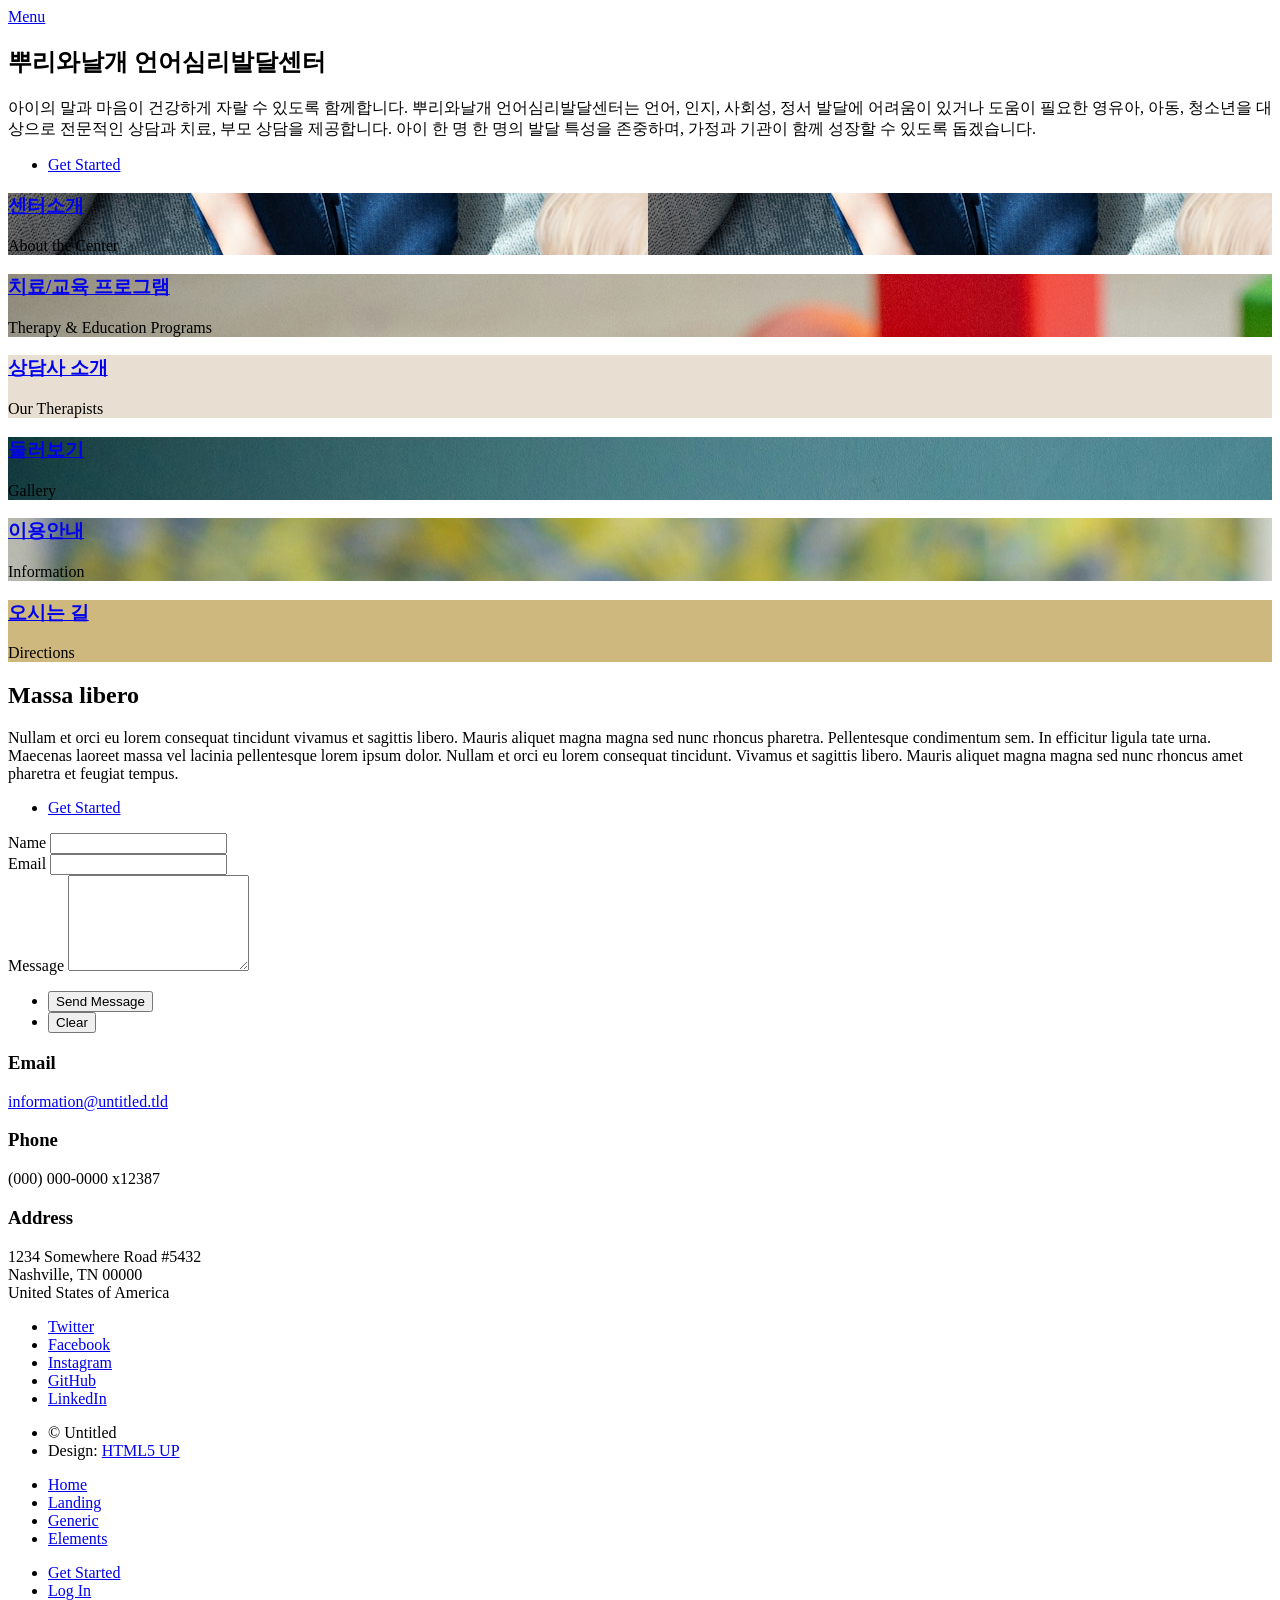
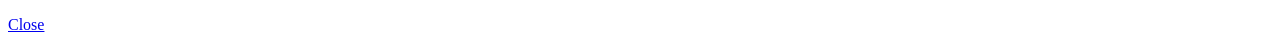
==== index.html @ 02f94bf5 "Update index.html" ====
<!DOCTYPE HTML>
<!--
	Forty by HTML5 UP
	html5up.net | @ajlkn
	Free for personal and commercial use under the CCA 3.0 license (html5up.net/license)
-->
<html>

<head>
	<title>뿌리와날개 언어심리발달센터</title>
	<meta charset="utf-8" />
	<meta name="viewport" content="width=device-width, initial-scale=1, user-scalable=no" />
	<link rel="stylesheet" href="assets/css/main.css" />
	<noscript>
		<link rel="stylesheet" href="assets/css/noscript.css" />
	</noscript>
</head>

<body class="is-preload">

	<!-- Wrapper -->
	<div id="wrapper">

		<!-- Header -->
		<header id="header" class="alt">
			<!--<a href="index.html" class="logo"><strong>Forty</strong> <span>by HTML5 UP</span></a>-->
			<nav>
				<a href="#menu">Menu</a>
			</nav>
		</header>

		<!-- Menu -->
		<nav id="menu">
			<ul class="links">
				<li><a href="index.html">Home</a></li>
				<li><a href="landing.html">Landing</a></li>
				<li><a href="generic.html">Generic</a></li>
				<li><a href="elements.html">Elements</a></li>
			</ul>
			<ul class="actions stacked">
				<li><a href="#" class="button primary fit">Get Started</a></li>
				<li><a href="#" class="button fit">Log In</a></li>
			</ul>
		</nav>

		<!-- Banner -->
		<section id="banner" class="major">
			<div class="inner">
				<header class="major">
					<h1>뿌리와날개 언어심리발달센터</h1>
				</header>
				<div class="content">
					<p>아이의 말과 마음이 건강하게 자랄 수 있도록 함께합니다. 뿌리와날개 언어심리발달센터는 언어, 인지, 사회성, 정서 발달에 어려움이 있거나 도움이 필요한 영유아, 아동, 청소년을 대상으로 전문적인 상담과 치료, 부모 상담을 제공합니다. 아이 한 명 한 명의 발달 특성을 존중하며, 가정과 기관이 함께 성장할 수 있도록 돕겠습니다.</p>
					<ul class="actions">
						<li><a href="#one" class="button next scrolly">Get Started</a></li>
					</ul>
				</div>
			</div>
		</section>

		<!-- Main -->
		<div id="main">

			<!-- One -->
			<section id="one" class="tiles">
				<article>
					<span class="image">
						<img src="images/img01.jpg" alt="" />
					</span>
					<header class="major">
						<h3><a href="landing.html" class="link">센터소개</a></h3>
						<p>About the Center</p>
					</header>
				</article>
				<article>
					<span class="image">
						<img src="images/img03.jpg" alt="" />
					</span>
					<header class="major">
						<h3><a href="landing.html" class="link">치료/교육 프로그램</a></h3>
						<p>Therapy & Education Programs</p>
					</header>
				</article>
				<article>
					<span class="image">
						<img src="images/img05.jpg" alt="" />
					</span>
					<header class="major">
						<h3><a href="landing.html" class="link">상담사 소개</a></h3>
						<p>Our Therapists</p>
					</header>
				</article>
				<article>
					<span class="image">
						<img src="images/img09.jpg" alt="" />
					</span>
					<header class="major">
						<h3><a href="landing.html" class="link">둘러보기</a></h3>
						<p>Gallery</p>
					</header>
				</article>
				<article>
					<span class="image">
						<img src="images/img02.jpg" alt="" />
					</span>
					<header class="major">
						<h3><a href="landing.html" class="link">이용안내</a></h3>
						<p>Information</p>
					</header>
				</article>
				<article>
					<span class="image">
						<img src="images/img10.jpg" alt="" />
					</span>
					<header class="major">
						<h3><a href="landing.html" class="link">오시는 길</a></h3>
						<p>Directions</p>
					</header>
				</article>
			</section>

			<!-- Two -->
			<section id="two">
				<div class="inner">
					<header class="major">
						<h2>Massa libero</h2>
					</header>
					<p>Nullam et orci eu lorem consequat tincidunt vivamus et sagittis libero. Mauris aliquet magna
						magna sed nunc rhoncus pharetra. Pellentesque condimentum sem. In efficitur ligula tate urna.
						Maecenas laoreet massa vel lacinia pellentesque lorem ipsum dolor. Nullam et orci eu lorem
						consequat tincidunt. Vivamus et sagittis libero. Mauris aliquet magna magna sed nunc rhoncus
						amet pharetra et feugiat tempus.</p>
					<ul class="actions">
						<li><a href="landing.html" class="button next">Get Started</a></li>
					</ul>
				</div>
			</section>

		</div>

		<!-- Contact -->
		<section id="contact">
			<div class="inner">
				<section>
					<form method="post" action="#">
						<div class="fields">
							<div class="field half">
								<label for="name">Name</label>
								<input type="text" name="name" id="name" />
							</div>
							<div class="field half">
								<label for="email">Email</label>
								<input type="text" name="email" id="email" />
							</div>
							<div class="field">
								<label for="message">Message</label>
								<textarea name="message" id="message" rows="6"></textarea>
							</div>
						</div>
						<ul class="actions">
							<li><input type="submit" value="Send Message" class="primary" /></li>
							<li><input type="reset" value="Clear" /></li>
						</ul>
					</form>
				</section>
				<section class="split">
					<section>
						<div class="contact-method">
							<span class="icon solid alt fa-envelope"></span>
							<h3>Email</h3>
							<a href="#">information@untitled.tld</a>
						</div>
					</section>
					<section>
						<div class="contact-method">
							<span class="icon solid alt fa-phone"></span>
							<h3>Phone</h3>
							<span>(000) 000-0000 x12387</span>
						</div>
					</section>
					<section>
						<div class="contact-method">
							<span class="icon solid alt fa-home"></span>
							<h3>Address</h3>
							<span>1234 Somewhere Road #5432<br />
								Nashville, TN 00000<br />
								United States of America</span>
						</div>
					</section>
				</section>
			</div>
		</section>

		<!-- Footer -->
		<footer id="footer">
			<div class="inner">
				<ul class="icons">
					<li><a href="#" class="icon brands alt fa-twitter"><span class="label">Twitter</span></a></li>
					<li><a href="#" class="icon brands alt fa-facebook-f"><span class="label">Facebook</span></a></li>
					<li><a href="#" class="icon brands alt fa-instagram"><span class="label">Instagram</span></a></li>
					<li><a href="#" class="icon brands alt fa-github"><span class="label">GitHub</span></a></li>
					<li><a href="#" class="icon brands alt fa-linkedin-in"><span class="label">LinkedIn</span></a></li>
				</ul>
				<ul class="copyright">
					<li>&copy; Untitled</li>
					<li>Design: <a href="https://html5up.net">HTML5 UP</a></li>
				</ul>
			</div>
		</footer>

	</div>

	<!-- Scripts -->
	<script src="assets/js/jquery.min.js"></script>
	<script src="assets/js/jquery.scrolly.min.js"></script>
	<script src="assets/js/jquery.scrollex.min.js"></script>
	<script src="assets/js/browser.min.js"></script>
	<script src="assets/js/breakpoints.min.js"></script>
	<script src="assets/js/util.js"></script>
	<script src="assets/js/main.js"></script>

</body>

</html>
---- assets/css/main.css ----
@import url(fontawesome-all.min.css);
@import url("https://fonts.googleapis.com/css?family=Source+Sans+Pro:300,300italic,600,600italic");

/*
	Forty by HTML5 UP
	html5up.net | @ajlkn
	Free for personal and commercial use under the CCA 3.0 license (html5up.net/license)
*/

html, body, div, span, applet, object,
iframe, h1, h2, h3, h4, h5, h6, p, blockquote,
pre, a, abbr, acronym, address, big, cite,
code, del, dfn, em, img, ins, kbd, q, s, samp,
small, strike, strong, sub, sup, tt, var, b,
u, i, center, dl, dt, dd, ol, ul, li, fieldset,
form, label, legend, table, caption, tbody,
tfoot, thead, tr, th, td, article, aside,
canvas, details, embed, figure, figcaption,
footer, header, hgroup, menu, nav, output, ruby,
section, summary, time, mark, audio, video {
	margin: 0;
	padding: 0;
	border: 0;
	font-size: 100%;
	font: inherit;
	vertical-align: baseline;}

article, aside, details, figcaption, figure,
footer, header, hgroup, menu, nav, section {
	display: block;}

body {
	line-height: 1;
}

ol, ul {
	list-style: none;
}

blockquote, q {
	quotes: none;
}

	blockquote:before, blockquote:after, q:before, q:after {
		content: '';
		content: none;
	}

table {
	border-collapse: collapse;
	border-spacing: 0;
}

body {
	-webkit-text-size-adjust: none;
}

mark {
	background-color: transparent;
	color: inherit;
}

input::-moz-focus-inner {
	border: 0;
	padding: 0;
}

input, select, textarea {
	-moz-appearance: none;
	-webkit-appearance: none;
	-ms-appearance: none;
	appearance: none;
}

/* Basic */

	@-ms-viewport {
		width: device-width;
	}

	body {
		-ms-overflow-style: scrollbar;
	}

	@media screen and (max-width: 480px) {

		html, body {
			min-width: 320px;
		}

	}

	html {
		box-sizing: border-box;
	}

	*, *:before, *:after {
		box-sizing: inherit;
	}

	body {
		background: #242943;
	}

		body.is-preload *, body.is-preload *:before, body.is-preload *:after {
			-moz-animation: none !important;
			-webkit-animation: none !important;
			-ms-animation: none !important;
			animation: none !important;
			-moz-transition: none !important;
			-webkit-transition: none !important;
			-ms-transition: none !important;
			transition: none !important;
		}

/* Type */

	body, input, select, textarea {
		color: #ffffff;
		font-family: "Source Sans Pro", Helvetica, sans-serif;
		font-size: 17pt;
		font-weight: 300;
		letter-spacing: 0.025em;
		line-height: 1.65;
	}

		@media screen and (max-width: 1680px) {

			body, input, select, textarea {
				font-size: 14pt;
			}

		}

		@media screen and (max-width: 1280px) {

			body, input, select, textarea {
				font-size: 12pt;
			}

		}

		@media screen and (max-width: 360px) {

			body, input, select, textarea {
				font-size: 11pt;
			}

		}

	a {
		-moz-transition: color 0.2s ease-in-out, border-bottom-color 0.2s ease-in-out;
		-webkit-transition: color 0.2s ease-in-out, border-bottom-color 0.2s ease-in-out;
		-ms-transition: color 0.2s ease-in-out, border-bottom-color 0.2s ease-in-out;
		transition: color 0.2s ease-in-out, border-bottom-color 0.2s ease-in-out;
		border-bottom: dotted 1px;
		color: inherit;
		text-decoration: none;
	}

		a:hover {
			border-bottom-color: transparent;
			color: #9bf1ff !important;
		}

		a:active {
			color: #53e3fb !important;
		}

	strong, b {
		color: #ffffff;
		font-weight: 600;
	}

	em, i {
		font-style: italic;
	}

	p {
		margin: 0 0 2em 0;
	}

	h1, h2, h3, h4, h5, h6 {
		color: #ffffff;
		font-weight: 600;
		line-height: 1.65;
		margin: 0 0 1em 0;
	}

		h1 a, h2 a, h3 a, h4 a, h5 a, h6 a {
			color: inherit;
			border-bottom: 0;
		}

	h1 {
		font-size: 2.5em;
	}

	h2 {
		font-size: 1.75em;
	}

	h3 {
		font-size: 1.35em;
	}

	h4 {
		font-size: 1.1em;
	}

	h5 {
		font-size: 0.9em;
	}

	h6 {
		font-size: 0.7em;
	}

	@media screen and (max-width: 736px) {

		h1 {
			font-size: 2em;
		}

		h2 {
			font-size: 1.5em;
		}

		h3 {
			font-size: 1.25em;
		}

	}

	sub {
		font-size: 0.8em;
		position: relative;
		top: 0.5em;
	}

	sup {
		font-size: 0.8em;
		position: relative;
		top: -0.5em;
	}

	blockquote {
		border-left: solid 4px rgba(212, 212, 255, 0.1);
		font-style: italic;
		margin: 0 0 2em 0;
		padding: 0.5em 0 0.5em 2em;
	}

	code {
		background: rgba(212, 212, 255, 0.035);
		font-family: "Courier New", monospace;
		font-size: 0.9em;
		margin: 0 0.25em;
		padding: 0.25em 0.65em;
	}

	pre {
		-webkit-overflow-scrolling: touch;
		font-family: "Courier New", monospace;
		font-size: 0.9em;
		margin: 0 0 2em 0;
	}

		pre code {
			display: block;
			line-height: 1.75;
			padding: 1em 1.5em;
			overflow-x: auto;
		}

	hr {
		border: 0;
		border-bottom: solid 1px rgba(212, 212, 255, 0.1);
		margin: 2em 0;
	}

		hr.major {
			margin: 3em 0;
		}

	.align-left {
		text-align: left;
	}

	.align-center {
		text-align: center;
	}

	.align-right {
		text-align: right;
	}

/* Row */

	.row {
		display: flex;
		flex-wrap: wrap;
		box-sizing: border-box;
		align-items: stretch;
	}

		.row > * {
			box-sizing: border-box;
		}

		.row.gtr-uniform > * > :last-child {
			margin-bottom: 0;
		}

		.row.aln-left {
			justify-content: flex-start;
		}

		.row.aln-center {
			justify-content: center;
		}

		.row.aln-right {
			justify-content: flex-end;
		}

		.row.aln-top {
			align-items: flex-start;
		}

		.row.aln-middle {
			align-items: center;
		}

		.row.aln-bottom {
			align-items: flex-end;
		}

		.row > .imp {
			order: -1;
		}

		.row > .col-1 {
			width: 8.33333%;
		}

		.row > .off-1 {
			margin-left: 8.33333%;
		}

		.row > .col-2 {
			width: 16.66667%;
		}

		.row > .off-2 {
			margin-left: 16.66667%;
		}

		.row > .col-3 {
			width: 25%;
		}

		.row > .off-3 {
			margin-left: 25%;
		}

		.row > .col-4 {
			width: 33.33333%;
		}

		.row > .off-4 {
			margin-left: 33.33333%;
		}

		.row > .col-5 {
			width: 41.66667%;
		}

		.row > .off-5 {
			margin-left: 41.66667%;
		}

		.row > .col-6 {
			width: 50%;
		}

		.row > .off-6 {
			margin-left: 50%;
		}

		.row > .col-7 {
			width: 58.33333%;
		}

		.row > .off-7 {
			margin-left: 58.33333%;
		}

		.row > .col-8 {
			width: 66.66667%;
		}

		.row > .off-8 {
			margin-left: 66.66667%;
		}

		.row > .col-9 {
			width: 75%;
		}

		.row > .off-9 {
			margin-left: 75%;
		}

		.row > .col-10 {
			width: 83.33333%;
		}

		.row > .off-10 {
			margin-left: 83.33333%;
		}

		.row > .col-11 {
			width: 91.66667%;
		}

		.row > .off-11 {
			margin-left: 91.66667%;
		}

		.row > .col-12 {
			width: 100%;
		}

		.row > .off-12 {
			margin-left: 100%;
		}

		.row.gtr-0 {
			margin-top: 0;
			margin-left: 0em;
		}

			.row.gtr-0 > * {
				padding: 0 0 0 0em;
			}

			.row.gtr-0.gtr-uniform {
				margin-top: 0em;
			}

				.row.gtr-0.gtr-uniform > * {
					padding-top: 0em;
				}

		.row.gtr-25 {
			margin-top: 0;
			margin-left: -0.5em;
		}

			.row.gtr-25 > * {
				padding: 0 0 0 0.5em;
			}

			.row.gtr-25.gtr-uniform {
				margin-top: -0.5em;
			}

				.row.gtr-25.gtr-uniform > * {
					padding-top: 0.5em;
				}

		.row.gtr-50 {
			margin-top: 0;
			margin-left: -1em;
		}

			.row.gtr-50 > * {
				padding: 0 0 0 1em;
			}

			.row.gtr-50.gtr-uniform {
				margin-top: -1em;
			}

				.row.gtr-50.gtr-uniform > * {
					padding-top: 1em;
				}

		.row {
			margin-top: 0;
			margin-left: -2em;
		}

			.row > * {
				padding: 0 0 0 2em;
			}

			.row.gtr-uniform {
				margin-top: -2em;
			}

				.row.gtr-uniform > * {
					padding-top: 2em;
				}

		.row.gtr-150 {
			margin-top: 0;
			margin-left: -3em;
		}

			.row.gtr-150 > * {
				padding: 0 0 0 3em;
			}

			.row.gtr-150.gtr-uniform {
				margin-top: -3em;
			}

				.row.gtr-150.gtr-uniform > * {
					padding-top: 3em;
				}

		.row.gtr-200 {
			margin-top: 0;
			margin-left: -4em;
		}

			.row.gtr-200 > * {
				padding: 0 0 0 4em;
			}

			.row.gtr-200.gtr-uniform {
				margin-top: -4em;
			}

				.row.gtr-200.gtr-uniform > * {
					padding-top: 4em;
				}

		@media screen and (max-width: 1680px) {

			.row {
				display: flex;
				flex-wrap: wrap;
				box-sizing: border-box;
				align-items: stretch;
			}

				.row > * {
					box-sizing: border-box;
				}

				.row.gtr-uniform > * > :last-child {
					margin-bottom: 0;
				}

				.row.aln-left {
					justify-content: flex-start;
				}

				.row.aln-center {
					justify-content: center;
				}

				.row.aln-right {
					justify-content: flex-end;
				}

				.row.aln-top {
					align-items: flex-start;
				}

				.row.aln-middle {
					align-items: center;
				}

				.row.aln-bottom {
					align-items: flex-end;
				}

				.row > .imp-xlarge {
					order: -1;
				}

				.row > .col-1-xlarge {
					width: 8.33333%;
				}

				.row > .off-1-xlarge {
					margin-left: 8.33333%;
				}

				.row > .col-2-xlarge {
					width: 16.66667%;
				}

				.row > .off-2-xlarge {
					margin-left: 16.66667%;
				}

				.row > .col-3-xlarge {
					width: 25%;
				}

				.row > .off-3-xlarge {
					margin-left: 25%;
				}

				.row > .col-4-xlarge {
					width: 33.33333%;
				}

				.row > .off-4-xlarge {
					margin-left: 33.33333%;
				}

				.row > .col-5-xlarge {
					width: 41.66667%;
				}

				.row > .off-5-xlarge {
					margin-left: 41.66667%;
				}

				.row > .col-6-xlarge {
					width: 50%;
				}

				.row > .off-6-xlarge {
					margin-left: 50%;
				}

				.row > .col-7-xlarge {
					width: 58.33333%;
				}

				.row > .off-7-xlarge {
					margin-left: 58.33333%;
				}

				.row > .col-8-xlarge {
					width: 66.66667%;
				}

				.row > .off-8-xlarge {
					margin-left: 66.66667%;
				}

				.row > .col-9-xlarge {
					width: 75%;
				}

				.row > .off-9-xlarge {
					margin-left: 75%;
				}

				.row > .col-10-xlarge {
					width: 83.33333%;
				}

				.row > .off-10-xlarge {
					margin-left: 83.33333%;
				}

				.row > .col-11-xlarge {
					width: 91.66667%;
				}

				.row > .off-11-xlarge {
					margin-left: 91.66667%;
				}

				.row > .col-12-xlarge {
					width: 100%;
				}

				.row > .off-12-xlarge {
					margin-left: 100%;
				}

				.row.gtr-0 {
					margin-top: 0;
					margin-left: 0em;
				}

					.row.gtr-0 > * {
						padding: 0 0 0 0em;
					}

					.row.gtr-0.gtr-uniform {
						margin-top: 0em;
					}

						.row.gtr-0.gtr-uniform > * {
							padding-top: 0em;
						}

				.row.gtr-25 {
					margin-top: 0;
					margin-left: -0.5em;
				}

					.row.gtr-25 > * {
						padding: 0 0 0 0.5em;
					}

					.row.gtr-25.gtr-uniform {
						margin-top: -0.5em;
					}

						.row.gtr-25.gtr-uniform > * {
							padding-top: 0.5em;
						}

				.row.gtr-50 {
					margin-top: 0;
					margin-left: -1em;
				}

					.row.gtr-50 > * {
						padding: 0 0 0 1em;
					}

					.row.gtr-50.gtr-uniform {
						margin-top: -1em;
					}

						.row.gtr-50.gtr-uniform > * {
							padding-top: 1em;
						}

				.row {
					margin-top: 0;
					margin-left: -2em;
				}

					.row > * {
						padding: 0 0 0 2em;
					}

					.row.gtr-uniform {
						margin-top: -2em;
					}

						.row.gtr-uniform > * {
							padding-top: 2em;
						}

				.row.gtr-150 {
					margin-top: 0;
					margin-left: -3em;
				}

					.row.gtr-150 > * {
						padding: 0 0 0 3em;
					}

					.row.gtr-150.gtr-uniform {
						margin-top: -3em;
					}

						.row.gtr-150.gtr-uniform > * {
							padding-top: 3em;
						}

				.row.gtr-200 {
					margin-top: 0;
					margin-left: -4em;
				}

					.row.gtr-200 > * {
						padding: 0 0 0 4em;
					}

					.row.gtr-200.gtr-uniform {
						margin-top: -4em;
					}

						.row.gtr-200.gtr-uniform > * {
							padding-top: 4em;
						}

		}

		@media screen and (max-width: 1280px) {

			.row {
				display: flex;
				flex-wrap: wrap;
				box-sizing: border-box;
				align-items: stretch;
			}

				.row > * {
					box-sizing: border-box;
				}

				.row.gtr-uniform > * > :last-child {
					margin-bottom: 0;
				}

				.row.aln-left {
					justify-content: flex-start;
				}

				.row.aln-center {
					justify-content: center;
				}

				.row.aln-right {
					justify-content: flex-end;
				}

				.row.aln-top {
					align-items: flex-start;
				}

				.row.aln-middle {
					align-items: center;
				}

				.row.aln-bottom {
					align-items: flex-end;
				}

				.row > .imp-large {
					order: -1;
				}

				.row > .col-1-large {
					width: 8.33333%;
				}

				.row > .off-1-large {
					margin-left: 8.33333%;
				}

				.row > .col-2-large {
					width: 16.66667%;
				}

				.row > .off-2-large {
					margin-left: 16.66667%;
				}

				.row > .col-3-large {
					width: 25%;
				}

				.row > .off-3-large {
					margin-left: 25%;
				}

				.row > .col-4-large {
					width: 33.33333%;
				}

				.row > .off-4-large {
					margin-left: 33.33333%;
				}

				.row > .col-5-large {
					width: 41.66667%;
				}

				.row > .off-5-large {
					margin-left: 41.66667%;
				}

				.row > .col-6-large {
					width: 50%;
				}

				.row > .off-6-large {
					margin-left: 50%;
				}

				.row > .col-7-large {
					width: 58.33333%;
				}

				.row > .off-7-large {
					margin-left: 58.33333%;
				}

				.row > .col-8-large {
					width: 66.66667%;
				}

				.row > .off-8-large {
					margin-left: 66.66667%;
				}

				.row > .col-9-large {
					width: 75%;
				}

				.row > .off-9-large {
					margin-left: 75%;
				}

				.row > .col-10-large {
					width: 83.33333%;
				}

				.row > .off-10-large {
					margin-left: 83.33333%;
				}

				.row > .col-11-large {
					width: 91.66667%;
				}

				.row > .off-11-large {
					margin-left: 91.66667%;
				}

				.row > .col-12-large {
					width: 100%;
				}

				.row > .off-12-large {
					margin-left: 100%;
				}

				.row.gtr-0 {
					margin-top: 0;
					margin-left: 0em;
				}

					.row.gtr-0 > * {
						padding: 0 0 0 0em;
					}

					.row.gtr-0.gtr-uniform {
						margin-top: 0em;
					}

						.row.gtr-0.gtr-uniform > * {
							padding-top: 0em;
						}

				.row.gtr-25 {
					margin-top: 0;
					margin-left: -0.375em;
				}

					.row.gtr-25 > * {
						padding: 0 0 0 0.375em;
					}

					.row.gtr-25.gtr-uniform {
						margin-top: -0.375em;
					}

						.row.gtr-25.gtr-uniform > * {
							padding-top: 0.375em;
						}

				.row.gtr-50 {
					margin-top: 0;
					margin-left: -0.75em;
				}

					.row.gtr-50 > * {
						padding: 0 0 0 0.75em;
					}

					.row.gtr-50.gtr-uniform {
						margin-top: -0.75em;
					}

						.row.gtr-50.gtr-uniform > * {
							padding-top: 0.75em;
						}

				.row {
					margin-top: 0;
					margin-left: -1.5em;
				}

					.row > * {
						padding: 0 0 0 1.5em;
					}

					.row.gtr-uniform {
						margin-top: -1.5em;
					}

						.row.gtr-uniform > * {
							padding-top: 1.5em;
						}

				.row.gtr-150 {
					margin-top: 0;
					margin-left: -2.25em;
				}

					.row.gtr-150 > * {
						padding: 0 0 0 2.25em;
					}

					.row.gtr-150.gtr-uniform {
						margin-top: -2.25em;
					}

						.row.gtr-150.gtr-uniform > * {
							padding-top: 2.25em;
						}

				.row.gtr-200 {
					margin-top: 0;
					margin-left: -3em;
				}

					.row.gtr-200 > * {
						padding: 0 0 0 3em;
					}

					.row.gtr-200.gtr-uniform {
						margin-top: -3em;
					}

						.row.gtr-200.gtr-uniform > * {
							padding-top: 3em;
						}

		}

		@media screen and (max-width: 980px) {

			.row {
				display: flex;
				flex-wrap: wrap;
				box-sizing: border-box;
				align-items: stretch;
			}

				.row > * {
					box-sizing: border-box;
				}

				.row.gtr-uniform > * > :last-child {
					margin-bottom: 0;
				}

				.row.aln-left {
					justify-content: flex-start;
				}

				.row.aln-center {
					justify-content: center;
				}

				.row.aln-right {
					justify-content: flex-end;
				}

				.row.aln-top {
					align-items: flex-start;
				}

				.row.aln-middle {
					align-items: center;
				}

				.row.aln-bottom {
					align-items: flex-end;
				}

				.row > .imp-medium {
					order: -1;
				}

				.row > .col-1-medium {
					width: 8.33333%;
				}

				.row > .off-1-medium {
					margin-left: 8.33333%;
				}

				.row > .col-2-medium {
					width: 16.66667%;
				}

				.row > .off-2-medium {
					margin-left: 16.66667%;
				}

				.row > .col-3-medium {
					width: 25%;
				}

				.row > .off-3-medium {
					margin-left: 25%;
				}

				.row > .col-4-medium {
					width: 33.33333%;
				}

				.row > .off-4-medium {
					margin-left: 33.33333%;
				}

				.row > .col-5-medium {
					width: 41.66667%;
				}

				.row > .off-5-medium {
					margin-left: 41.66667%;
				}

				.row > .col-6-medium {
					width: 50%;
				}

				.row > .off-6-medium {
					margin-left: 50%;
				}

				.row > .col-7-medium {
					width: 58.33333%;
				}

				.row > .off-7-medium {
					margin-left: 58.33333%;
				}

				.row > .col-8-medium {
					width: 66.66667%;
				}

				.row > .off-8-medium {
					margin-left: 66.66667%;
				}

				.row > .col-9-medium {
					width: 75%;
				}

				.row > .off-9-medium {
					margin-left: 75%;
				}

				.row > .col-10-medium {
					width: 83.33333%;
				}

				.row > .off-10-medium {
					margin-left: 83.33333%;
				}

				.row > .col-11-medium {
					width: 91.66667%;
				}

				.row > .off-11-medium {
					margin-left: 91.66667%;
				}

				.row > .col-12-medium {
					width: 100%;
				}

				.row > .off-12-medium {
					margin-left: 100%;
				}

				.row.gtr-0 {
					margin-top: 0;
					margin-left: 0em;
				}

					.row.gtr-0 > * {
						padding: 0 0 0 0em;
					}

					.row.gtr-0.gtr-uniform {
						margin-top: 0em;
					}

						.row.gtr-0.gtr-uniform > * {
							padding-top: 0em;
						}

				.row.gtr-25 {
					margin-top: 0;
					margin-left: -0.375em;
				}

					.row.gtr-25 > * {
						padding: 0 0 0 0.375em;
					}

					.row.gtr-25.gtr-uniform {
						margin-top: -0.375em;
					}

						.row.gtr-25.gtr-uniform > * {
							padding-top: 0.375em;
						}

				.row.gtr-50 {
					margin-top: 0;
					margin-left: -0.75em;
				}

					.row.gtr-50 > * {
						padding: 0 0 0 0.75em;
					}

					.row.gtr-50.gtr-uniform {
						margin-top: -0.75em;
					}

						.row.gtr-50.gtr-uniform > * {
							padding-top: 0.75em;
						}

				.row {
					margin-top: 0;
					margin-left: -1.5em;
				}

					.row > * {
						padding: 0 0 0 1.5em;
					}

					.row.gtr-uniform {
						margin-top: -1.5em;
					}

						.row.gtr-uniform > * {
							padding-top: 1.5em;
						}

				.row.gtr-150 {
					margin-top: 0;
					margin-left: -2.25em;
				}

					.row.gtr-150 > * {
						padding: 0 0 0 2.25em;
					}

					.row.gtr-150.gtr-uniform {
						margin-top: -2.25em;
					}

						.row.gtr-150.gtr-uniform > * {
							padding-top: 2.25em;
						}

				.row.gtr-200 {
					margin-top: 0;
					margin-left: -3em;
				}

					.row.gtr-200 > * {
						padding: 0 0 0 3em;
					}

					.row.gtr-200.gtr-uniform {
						margin-top: -3em;
					}

						.row.gtr-200.gtr-uniform > * {
							padding-top: 3em;
						}

		}

		@media screen and (max-width: 736px) {

			.row {
				display: flex;
				flex-wrap: wrap;
				box-sizing: border-box;
				align-items: stretch;
			}

				.row > * {
					box-sizing: border-box;
				}

				.row.gtr-uniform > * > :last-child {
					margin-bottom: 0;
				}

				.row.aln-left {
					justify-content: flex-start;
				}

				.row.aln-center {
					justify-content: center;
				}

				.row.aln-right {
					justify-content: flex-end;
				}

				.row.aln-top {
					align-items: flex-start;
				}

				.row.aln-middle {
					align-items: center;
				}

				.row.aln-bottom {
					align-items: flex-end;
				}

				.row > .imp-small {
					order: -1;
				}

				.row > .col-1-small {
					width: 8.33333%;
				}

				.row > .off-1-small {
					margin-left: 8.33333%;
				}

				.row > .col-2-small {
					width: 16.66667%;
				}

				.row > .off-2-small {
					margin-left: 16.66667%;
				}

				.row > .col-3-small {
					width: 25%;
				}

				.row > .off-3-small {
					margin-left: 25%;
				}

				.row > .col-4-small {
					width: 33.33333%;
				}

				.row > .off-4-small {
					margin-left: 33.33333%;
				}

				.row > .col-5-small {
					width: 41.66667%;
				}

				.row > .off-5-small {
					margin-left: 41.66667%;
				}

				.row > .col-6-small {
					width: 50%;
				}

				.row > .off-6-small {
					margin-left: 50%;
				}

				.row > .col-7-small {
					width: 58.33333%;
				}

				.row > .off-7-small {
					margin-left: 58.33333%;
				}

				.row > .col-8-small {
					width: 66.66667%;
				}

				.row > .off-8-small {
					margin-left: 66.66667%;
				}

				.row > .col-9-small {
					width: 75%;
				}

				.row > .off-9-small {
					margin-left: 75%;
				}

				.row > .col-10-small {
					width: 83.33333%;
				}

				.row > .off-10-small {
					margin-left: 83.33333%;
				}

				.row > .col-11-small {
					width: 91.66667%;
				}

				.row > .off-11-small {
					margin-left: 91.66667%;
				}

				.row > .col-12-small {
					width: 100%;
				}

				.row > .off-12-small {
					margin-left: 100%;
				}

				.row.gtr-0 {
					margin-top: 0;
					margin-left: 0em;
				}

					.row.gtr-0 > * {
						padding: 0 0 0 0em;
					}

					.row.gtr-0.gtr-uniform {
						margin-top: 0em;
					}

						.row.gtr-0.gtr-uniform > * {
							padding-top: 0em;
						}

				.row.gtr-25 {
					margin-top: 0;
					margin-left: -0.3125em;
				}

					.row.gtr-25 > * {
						padding: 0 0 0 0.3125em;
					}

					.row.gtr-25.gtr-uniform {
						margin-top: -0.3125em;
					}

						.row.gtr-25.gtr-uniform > * {
							padding-top: 0.3125em;
						}

				.row.gtr-50 {
					margin-top: 0;
					margin-left: -0.625em;
				}

					.row.gtr-50 > * {
						padding: 0 0 0 0.625em;
					}

					.row.gtr-50.gtr-uniform {
						margin-top: -0.625em;
					}

						.row.gtr-50.gtr-uniform > * {
							padding-top: 0.625em;
						}

				.row {
					margin-top: 0;
					margin-left: -1.25em;
				}

					.row > * {
						padding: 0 0 0 1.25em;
					}

					.row.gtr-uniform {
						margin-top: -1.25em;
					}

						.row.gtr-uniform > * {
							padding-top: 1.25em;
						}

				.row.gtr-150 {
					margin-top: 0;
					margin-left: -1.875em;
				}

					.row.gtr-150 > * {
						padding: 0 0 0 1.875em;
					}

					.row.gtr-150.gtr-uniform {
						margin-top: -1.875em;
					}

						.row.gtr-150.gtr-uniform > * {
							padding-top: 1.875em;
						}

				.row.gtr-200 {
					margin-top: 0;
					margin-left: -2.5em;
				}

					.row.gtr-200 > * {
						padding: 0 0 0 2.5em;
					}

					.row.gtr-200.gtr-uniform {
						margin-top: -2.5em;
					}

						.row.gtr-200.gtr-uniform > * {
							padding-top: 2.5em;
						}

		}

		@media screen and (max-width: 480px) {

			.row {
				display: flex;
				flex-wrap: wrap;
				box-sizing: border-box;
				align-items: stretch;
			}

				.row > * {
					box-sizing: border-box;
				}

				.row.gtr-uniform > * > :last-child {
					margin-bottom: 0;
				}

				.row.aln-left {
					justify-content: flex-start;
				}

				.row.aln-center {
					justify-content: center;
				}

				.row.aln-right {
					justify-content: flex-end;
				}

				.row.aln-top {
					align-items: flex-start;
				}

				.row.aln-middle {
					align-items: center;
				}

				.row.aln-bottom {
					align-items: flex-end;
				}

				.row > .imp-xsmall {
					order: -1;
				}

				.row > .col-1-xsmall {
					width: 8.33333%;
				}

				.row > .off-1-xsmall {
					margin-left: 8.33333%;
				}

				.row > .col-2-xsmall {
					width: 16.66667%;
				}

				.row > .off-2-xsmall {
					margin-left: 16.66667%;
				}

				.row > .col-3-xsmall {
					width: 25%;
				}

				.row > .off-3-xsmall {
					margin-left: 25%;
				}

				.row > .col-4-xsmall {
					width: 33.33333%;
				}

				.row > .off-4-xsmall {
					margin-left: 33.33333%;
				}

				.row > .col-5-xsmall {
					width: 41.66667%;
				}

				.row > .off-5-xsmall {
					margin-left: 41.66667%;
				}

				.row > .col-6-xsmall {
					width: 50%;
				}

				.row > .off-6-xsmall {
					margin-left: 50%;
				}

				.row > .col-7-xsmall {
					width: 58.33333%;
				}

				.row > .off-7-xsmall {
					margin-left: 58.33333%;
				}

				.row > .col-8-xsmall {
					width: 66.66667%;
				}

				.row > .off-8-xsmall {
					margin-left: 66.66667%;
				}

				.row > .col-9-xsmall {
					width: 75%;
				}

				.row > .off-9-xsmall {
					margin-left: 75%;
				}

				.row > .col-10-xsmall {
					width: 83.33333%;
				}

				.row > .off-10-xsmall {
					margin-left: 83.33333%;
				}

				.row > .col-11-xsmall {
					width: 91.66667%;
				}

				.row > .off-11-xsmall {
					margin-left: 91.66667%;
				}

				.row > .col-12-xsmall {
					width: 100%;
				}

				.row > .off-12-xsmall {
					margin-left: 100%;
				}

				.row.gtr-0 {
					margin-top: 0;
					margin-left: 0em;
				}

					.row.gtr-0 > * {
						padding: 0 0 0 0em;
					}

					.row.gtr-0.gtr-uniform {
						margin-top: 0em;
					}

						.row.gtr-0.gtr-uniform > * {
							padding-top: 0em;
						}

				.row.gtr-25 {
					margin-top: 0;
					margin-left: -0.3125em;
				}

					.row.gtr-25 > * {
						padding: 0 0 0 0.3125em;
					}

					.row.gtr-25.gtr-uniform {
						margin-top: -0.3125em;
					}

						.row.gtr-25.gtr-uniform > * {
							padding-top: 0.3125em;
						}

				.row.gtr-50 {
					margin-top: 0;
					margin-left: -0.625em;
				}

					.row.gtr-50 > * {
						padding: 0 0 0 0.625em;
					}

					.row.gtr-50.gtr-uniform {
						margin-top: -0.625em;
					}

						.row.gtr-50.gtr-uniform > * {
							padding-top: 0.625em;
						}

				.row {
					margin-top: 0;
					margin-left: -1.25em;
				}

					.row > * {
						padding: 0 0 0 1.25em;
					}

					.row.gtr-uniform {
						margin-top: -1.25em;
					}

						.row.gtr-uniform > * {
							padding-top: 1.25em;
						}

				.row.gtr-150 {
					margin-top: 0;
					margin-left: -1.875em;
				}

					.row.gtr-150 > * {
						padding: 0 0 0 1.875em;
					}

					.row.gtr-150.gtr-uniform {
						margin-top: -1.875em;
					}

						.row.gtr-150.gtr-uniform > * {
							padding-top: 1.875em;
						}

				.row.gtr-200 {
					margin-top: 0;
					margin-left: -2.5em;
				}

					.row.gtr-200 > * {
						padding: 0 0 0 2.5em;
					}

					.row.gtr-200.gtr-uniform {
						margin-top: -2.5em;
					}

						.row.gtr-200.gtr-uniform > * {
							padding-top: 2.5em;
						}

		}

/* Section/Article */

	section.special, article.special {
		text-align: center;
	}

	header.major {
		width: -moz-max-content;
		width: -webkit-max-content;
		width: -ms-max-content;
		width: max-content;
		margin-bottom: 2em;
	}

		header.major > :first-child {
			margin-bottom: 0;
			width: calc(100% + 0.5em);
		}

			header.major > :first-child:after {
				content: '';
				background-color: #ffffff;
				display: block;
				height: 2px;
				margin: 0.325em 0 0.5em 0;
				width: 100%;
			}

		header.major > p {
			font-size: 0.7em;
			font-weight: 600;
			letter-spacing: 0.25em;
			margin-bottom: 0;
			text-transform: uppercase;
		}

		body.is-ie header.major > :first-child:after {
			max-width: 9em;
		}

		body.is-ie header.major > h1:after {
			max-width: 100% !important;
		}

	@media screen and (max-width: 736px) {

		header.major > p br {
			display: none;
		}

	}

/* Form */

	form {
		margin: 0 0 2em 0;
	}

		form > :last-child {
			margin-bottom: 0;
		}

		form > .fields {
			display: -moz-flex;
			display: -webkit-flex;
			display: -ms-flex;
			display: flex;
			-moz-flex-wrap: wrap;
			-webkit-flex-wrap: wrap;
			-ms-flex-wrap: wrap;
			flex-wrap: wrap;
			width: calc(100% + 3em);
			margin: -1.5em 0 2em -1.5em;
		}

			form > .fields > .field {
				-moz-flex-grow: 0;
				-webkit-flex-grow: 0;
				-ms-flex-grow: 0;
				flex-grow: 0;
				-moz-flex-shrink: 0;
				-webkit-flex-shrink: 0;
				-ms-flex-shrink: 0;
				flex-shrink: 0;
				padding: 1.5em 0 0 1.5em;
				width: calc(100% - 1.5em);
			}

				form > .fields > .field.half {
					width: calc(50% - 0.75em);
				}

				form > .fields > .field.third {
					width: calc(100%/3 - 0.5em);
				}

				form > .fields > .field.quarter {
					width: calc(25% - 0.375em);
				}

		@media screen and (max-width: 480px) {

			form > .fields {
				width: calc(100% + 3em);
				margin: -1.5em 0 2em -1.5em;
			}

				form > .fields > .field {
					padding: 1.5em 0 0 1.5em;
					width: calc(100% - 1.5em);
				}

					form > .fields > .field.half {
						width: calc(100% - 1.5em);
					}

					form > .fields > .field.third {
						width: calc(100% - 1.5em);
					}

					form > .fields > .field.quarter {
						width: calc(100% - 1.5em);
					}

		}

	label {
		color: #ffffff;
		display: block;
		font-size: 0.8em;
		font-weight: 600;
		letter-spacing: 0.25em;
		margin: 0 0 1em 0;
		text-transform: uppercase;
	}

	input[type="text"],
	input[type="password"],
	input[type="email"],
	input[type="tel"],
	input[type="search"],
	input[type="url"],
	select,
	textarea {
		-moz-appearance: none;
		-webkit-appearance: none;
		-ms-appearance: none;
		appearance: none;
		background: rgba(212, 212, 255, 0.035);
		border: none;
		border-radius: 0;
		color: inherit;
		display: block;
		outline: 0;
		padding: 0 1em;
		text-decoration: none;
		width: 100%;
	}

		input[type="text"]:invalid,
		input[type="password"]:invalid,
		input[type="email"]:invalid,
		input[type="tel"]:invalid,
		input[type="search"]:invalid,
		input[type="url"]:invalid,
		select:invalid,
		textarea:invalid {
			box-shadow: none;
		}

		input[type="text"]:focus,
		input[type="password"]:focus,
		input[type="email"]:focus,
		input[type="tel"]:focus,
		input[type="search"]:focus,
		input[type="url"]:focus,
		select:focus,
		textarea:focus {
			border-color: #9bf1ff;
			box-shadow: 0 0 0 2px #9bf1ff;
		}

	select {
		background-image: url("data:image/svg+xml;charset=utf8,%3Csvg xmlns='http://www.w3.org/2000/svg' width='40' height='40' preserveAspectRatio='none' viewBox='0 0 40 40'%3E%3Cpath d='M9.4,12.3l10.4,10.4l10.4-10.4c0.2-0.2,0.5-0.4,0.9-0.4c0.3,0,0.6,0.1,0.9,0.4l3.3,3.3c0.2,0.2,0.4,0.5,0.4,0.9 c0,0.4-0.1,0.6-0.4,0.9L20.7,31.9c-0.2,0.2-0.5,0.4-0.9,0.4c-0.3,0-0.6-0.1-0.9-0.4L4.3,17.3c-0.2-0.2-0.4-0.5-0.4-0.9 c0-0.4,0.1-0.6,0.4-0.9l3.3-3.3c0.2-0.2,0.5-0.4,0.9-0.4S9.1,12.1,9.4,12.3z' fill='rgba(212, 212, 255, 0.1)' /%3E%3C/svg%3E");
		background-size: 1.25rem;
		background-repeat: no-repeat;
		background-position: calc(100% - 1rem) center;
		height: 2.75em;
		padding-right: 2.75em;
		text-overflow: ellipsis;
	}

		select option {
			color: #ffffff;
			background: #242943;
		}

		select:focus::-ms-value {
			background-color: transparent;
		}

		select::-ms-expand {
			display: none;
		}

	input[type="text"],
	input[type="password"],
	input[type="email"],
	input[type="tel"],
	input[type="search"],
	input[type="url"],
	select {
		height: 2.75em;
	}

	textarea {
		padding: 0.75em 1em;
	}

	input[type="checkbox"],
	input[type="radio"] {
		-moz-appearance: none;
		-webkit-appearance: none;
		-ms-appearance: none;
		appearance: none;
		display: block;
		float: left;
		margin-right: -2em;
		opacity: 0;
		width: 1em;
		z-index: -1;
	}

		input[type="checkbox"] + label,
		input[type="radio"] + label {
			text-decoration: none;
			color: #ffffff;
			cursor: pointer;
			display: inline-block;
			font-weight: 300;
			padding-left: 2.65em;
			padding-right: 0.75em;
			position: relative;
		}

			input[type="checkbox"] + label:before,
			input[type="radio"] + label:before {
				-moz-osx-font-smoothing: grayscale;
				-webkit-font-smoothing: antialiased;
				display: inline-block;
				font-style: normal;
				font-variant: normal;
				text-rendering: auto;
				line-height: 1;
				text-transform: none !important;
				font-family: 'Font Awesome 5 Free';
				font-weight: 900;
			}

			input[type="checkbox"] + label:before,
			input[type="radio"] + label:before {
				background: rgba(212, 212, 255, 0.035);
				content: '';
				display: inline-block;
				font-size: 0.8em;
				height: 2.0625em;
				left: 0;
				letter-spacing: 0;
				line-height: 2.0625em;
				position: absolute;
				text-align: center;
				top: 0;
				width: 2.0625em;
			}

		input[type="checkbox"]:checked + label:before,
		input[type="radio"]:checked + label:before {
			background: #ffffff;
			border-color: #9bf1ff;
			content: '\f00c';
			color: #242943;
		}

		input[type="checkbox"]:focus + label:before,
		input[type="radio"]:focus + label:before {
			box-shadow: 0 0 0 2px #9bf1ff;
		}

	input[type="radio"] + label:before {
		border-radius: 100%;
	}

	::-webkit-input-placeholder {
		color: rgba(244, 244, 255, 0.2) !important;
		opacity: 1.0;
	}

	:-moz-placeholder {
		color: rgba(244, 244, 255, 0.2) !important;
		opacity: 1.0;
	}

	::-moz-placeholder {
		color: rgba(244, 244, 255, 0.2) !important;
		opacity: 1.0;
	}

	:-ms-input-placeholder {
		color: rgba(244, 244, 255, 0.2) !important;
		opacity: 1.0;
	}

/* Box */

	.box {
		border: solid 1px rgba(212, 212, 255, 0.1);
		margin-bottom: 2em;
		padding: 1.5em;
	}

		.box > :last-child,
		.box > :last-child > :last-child,
		.box > :last-child > :last-child > :last-child {
			margin-bottom: 0;
		}

		.box.alt {
			border: 0;
			border-radius: 0;
			padding: 0;
		}

/* Icon */

	.icon {
		text-decoration: none;
		border-bottom: none;
		position: relative;
	}

		.icon:before {
			-moz-osx-font-smoothing: grayscale;
			-webkit-font-smoothing: antialiased;
			display: inline-block;
			font-style: normal;
			font-variant: normal;
			text-rendering: auto;
			line-height: 1;
			text-transform: none !important;
			font-family: 'Font Awesome 5 Free';
			font-weight: 400;
		}

		.icon > .label {
			display: none;
		}

		.icon:before {
			line-height: inherit;
		}

		.icon.solid:before {
			font-weight: 900;
		}

		.icon.brands:before {
			font-family: 'Font Awesome 5 Brands';
		}

		.icon.alt:before {
			background-color: #ffffff;
			border-radius: 100%;
			color: #242943;
			display: inline-block;
			height: 2em;
			line-height: 2em;
			text-align: center;
			width: 2em;
		}

	a.icon.alt:before {
		-moz-transition: background-color 0.2s ease-in-out;
		-webkit-transition: background-color 0.2s ease-in-out;
		-ms-transition: background-color 0.2s ease-in-out;
		transition: background-color 0.2s ease-in-out;
	}

	a.icon.alt:hover:before {
		background-color: #6fc3df;
	}

	a.icon.alt:active:before {
		background-color: #37a6cb;
	}

/* Image */

	.image {
		border: 0;
		display: inline-block;
		position: relative;
	}

		.image img {
			display: block;
		}

		.image.left, .image.right {
			max-width: 30%;
		}

			.image.left img, .image.right img {
				width: 100%;
			}

		.image.left {
			float: left;
			margin: 0 1.5em 1.25em 0;
			top: 0.25em;
		}

		.image.right {
			float: right;
			margin: 0 0 1.25em 1.5em;
			top: 0.25em;
		}

		.image.fit {
			display: block;
			margin: 0 0 2em 0;
			width: 100%;
		}

			.image.fit img {
				width: 100%;
			}

		.image.main {
			display: block;
			margin: 2.5em 0;
			width: 100%;
		}

			.image.main img {
				width: 100%;
			}

			@media screen and (max-width: 736px) {

				.image.main {
					margin: 1.5em 0;
				}

			}

/* List */

	ol {
		list-style: decimal;
		margin: 0 0 2em 0;
		padding-left: 1.25em;
	}

		ol li {
			padding-left: 0.25em;
		}

	ul {
		list-style: disc;
		margin: 0 0 2em 0;
		padding-left: 1em;
	}

		ul li {
			padding-left: 0.5em;
		}

		ul.alt {
			list-style: none;
			padding-left: 0;
		}

			ul.alt li {
				border-top: solid 1px rgba(212, 212, 255, 0.1);
				padding: 0.5em 0;
			}

				ul.alt li:first-child {
					border-top: 0;
					padding-top: 0;
				}

	dl {
		margin: 0 0 2em 0;
	}

		dl dt {
			display: block;
			font-weight: 600;
			margin: 0 0 1em 0;
		}

		dl dd {
			margin-left: 2em;
		}

/* Actions */

	ul.actions {
		display: -moz-flex;
		display: -webkit-flex;
		display: -ms-flex;
		display: flex;
		cursor: default;
		list-style: none;
		margin-left: -1em;
		padding-left: 0;
	}

		ul.actions li {
			padding: 0 0 0 1em;
			vertical-align: middle;
		}

		ul.actions.special {
			-moz-justify-content: center;
			-webkit-justify-content: center;
			-ms-justify-content: center;
			justify-content: center;
			width: 100%;
			margin-left: 0;
		}

			ul.actions.special li:first-child {
				padding-left: 0;
			}

		ul.actions.stacked {
			-moz-flex-direction: column;
			-webkit-flex-direction: column;
			-ms-flex-direction: column;
			flex-direction: column;
			margin-left: 0;
		}

			ul.actions.stacked li {
				padding: 1.3em 0 0 0;
			}

				ul.actions.stacked li:first-child {
					padding-top: 0;
				}

		ul.actions.fit {
			width: calc(100% + 1em);
		}

			ul.actions.fit li {
				-moz-flex-grow: 1;
				-webkit-flex-grow: 1;
				-ms-flex-grow: 1;
				flex-grow: 1;
				-moz-flex-shrink: 1;
				-webkit-flex-shrink: 1;
				-ms-flex-shrink: 1;
				flex-shrink: 1;
				width: 100%;
			}

				ul.actions.fit li > * {
					width: 100%;
				}

			ul.actions.fit.stacked {
				width: 100%;
			}

/* Icons */

	ul.icons {
		cursor: default;
		list-style: none;
		padding-left: 0;
	}

		ul.icons li {
			display: inline-block;
			padding: 0 1em 0 0;
		}

			ul.icons li:last-child {
				padding-right: 0;
			}

		@media screen and (max-width: 736px) {

			ul.icons li {
				padding: 0 0.75em 0 0;
			}

		}

/* Pagination */

	ul.pagination {
		cursor: default;
		list-style: none;
		padding-left: 0;
	}

		ul.pagination li {
			display: inline-block;
			padding-left: 0;
			vertical-align: middle;
		}

			ul.pagination li > .page {
				-moz-transition: background-color 0.2s ease-in-out, color 0.2s ease-in-out;
				-webkit-transition: background-color 0.2s ease-in-out, color 0.2s ease-in-out;
				-ms-transition: background-color 0.2s ease-in-out, color 0.2s ease-in-out;
				transition: background-color 0.2s ease-in-out, color 0.2s ease-in-out;
				border-bottom: 0;
				display: inline-block;
				font-size: 0.8em;
				font-weight: 600;
				height: 1.5em;
				line-height: 1.5em;
				margin: 0 0.125em;
				min-width: 1.5em;
				padding: 0 0.5em;
				text-align: center;
			}

				ul.pagination li > .page.active {
					background-color: #ffffff;
					color: #242943;
				}

					ul.pagination li > .page.active:hover {
						background-color: #9bf1ff;
						color: #242943 !important;
					}

					ul.pagination li > .page.active:active {
						background-color: #53e3fb;
					}

			ul.pagination li:first-child {
				padding-right: 0.75em;
			}

			ul.pagination li:last-child {
				padding-left: 0.75em;
			}

		@media screen and (max-width: 480px) {

			ul.pagination li:nth-child(n+2):nth-last-child(n+2) {
				display: none;
			}

			ul.pagination li:first-child {
				padding-right: 0;
			}

		}

/* Table */

	.table-wrapper {
		-webkit-overflow-scrolling: touch;
		overflow-x: auto;
	}

	table {
		margin: 0 0 2em 0;
		width: 100%;
	}

		table tbody tr {
			border: solid 1px rgba(212, 212, 255, 0.1);
			border-left: 0;
			border-right: 0;
		}

			table tbody tr:nth-child(2n + 1) {
				background-color: rgba(212, 212, 255, 0.035);
			}

		table td {
			padding: 0.75em 0.75em;
		}

		table th {
			color: #ffffff;
			font-size: 0.9em;
			font-weight: 600;
			padding: 0 0.75em 0.75em 0.75em;
			text-align: left;
		}

		table thead {
			border-bottom: solid 2px rgba(212, 212, 255, 0.1);
		}

		table tfoot {
			border-top: solid 2px rgba(212, 212, 255, 0.1);
		}

		table.alt {
			border-collapse: separate;
		}

			table.alt tbody tr td {
				border: solid 1px rgba(212, 212, 255, 0.1);
				border-left-width: 0;
				border-top-width: 0;
			}

				table.alt tbody tr td:first-child {
					border-left-width: 1px;
				}

			table.alt tbody tr:first-child td {
				border-top-width: 1px;
			}

			table.alt thead {
				border-bottom: 0;
			}

			table.alt tfoot {
				border-top: 0;
			}

/* Button */

	input[type="submit"],
	input[type="reset"],
	input[type="button"],
	button,
	.button {
		-moz-appearance: none;
		-webkit-appearance: none;
		-ms-appearance: none;
		appearance: none;
		-moz-transition: background-color 0.2s ease-in-out, box-shadow 0.2s ease-in-out, color 0.2s ease-in-out;
		-webkit-transition: background-color 0.2s ease-in-out, box-shadow 0.2s ease-in-out, color 0.2s ease-in-out;
		-ms-transition: background-color 0.2s ease-in-out, box-shadow 0.2s ease-in-out, color 0.2s ease-in-out;
		transition: background-color 0.2s ease-in-out, box-shadow 0.2s ease-in-out, color 0.2s ease-in-out;
		background-color: transparent;
		border: 0;
		border-radius: 0;
		box-shadow: inset 0 0 0 2px #ffffff;
		color: #ffffff;
		cursor: pointer;
		display: inline-block;
		font-size: 0.8em;
		font-weight: 600;
		height: 3.5em;
		letter-spacing: 0.25em;
		line-height: 3.5em;
		padding: 0 1.75em;
		text-align: center;
		text-decoration: none;
		text-transform: uppercase;
		white-space: nowrap;
	}

		input[type="submit"]:hover, input[type="submit"]:active,
		input[type="reset"]:hover,
		input[type="reset"]:active,
		input[type="button"]:hover,
		input[type="button"]:active,
		button:hover,
		button:active,
		.button:hover,
		.button:active {
			box-shadow: inset 0 0 0 2px #9bf1ff;
			color: #9bf1ff;
		}

		input[type="submit"]:active,
		input[type="reset"]:active,
		input[type="button"]:active,
		button:active,
		.button:active {
			background-color: rgba(155, 241, 255, 0.1);
			box-shadow: inset 0 0 0 2px #53e3fb;
			color: #53e3fb;
		}

		input[type="submit"].icon:before,
		input[type="reset"].icon:before,
		input[type="button"].icon:before,
		button.icon:before,
		.button.icon:before {
			margin-right: 0.5em;
		}

		input[type="submit"].fit,
		input[type="reset"].fit,
		input[type="button"].fit,
		button.fit,
		.button.fit {
			width: 100%;
		}

		input[type="submit"].small,
		input[type="reset"].small,
		input[type="button"].small,
		button.small,
		.button.small {
			font-size: 0.6em;
		}

		input[type="submit"].large,
		input[type="reset"].large,
		input[type="button"].large,
		button.large,
		.button.large {
			font-size: 1.25em;
			height: 3em;
			line-height: 3em;
		}

		input[type="submit"].next,
		input[type="reset"].next,
		input[type="button"].next,
		button.next,
		.button.next {
			padding-right: 4.5em;
			position: relative;
		}

			input[type="submit"].next:before, input[type="submit"].next:after,
			input[type="reset"].next:before,
			input[type="reset"].next:after,
			input[type="button"].next:before,
			input[type="button"].next:after,
			button.next:before,
			button.next:after,
			.button.next:before,
			.button.next:after {
				-moz-transition: opacity 0.2s ease-in-out;
				-webkit-transition: opacity 0.2s ease-in-out;
				-ms-transition: opacity 0.2s ease-in-out;
				transition: opacity 0.2s ease-in-out;
				background-position: center right;
				background-repeat: no-repeat;
				background-size: 36px 24px;
				content: '';
				display: block;
				height: 100%;
				position: absolute;
				right: 1.5em;
				top: 0;
				vertical-align: middle;
				width: 36px;
			}

			input[type="submit"].next:before,
			input[type="reset"].next:before,
			input[type="button"].next:before,
			button.next:before,
			.button.next:before {
				background-image: url("data:image/svg+xml;charset=utf8,%3Csvg xmlns='http://www.w3.org/2000/svg' xmlns:xlink='http://www.w3.org/1999/xlink' width='36px' height='24px' viewBox='0 0 36 24' zoomAndPan='disable'%3E%3Cstyle%3Eline %7B stroke: %23ffffff%3B stroke-width: 2px%3B %7D%3C/style%3E%3Cline x1='0' y1='12' x2='34' y2='12' /%3E%3Cline x1='25' y1='4' x2='34' y2='12.5' /%3E%3Cline x1='25' y1='20' x2='34' y2='11.5' /%3E%3C/svg%3E");
			}

			input[type="submit"].next:after,
			input[type="reset"].next:after,
			input[type="button"].next:after,
			button.next:after,
			.button.next:after {
				background-image: url("data:image/svg+xml;charset=utf8,%3Csvg xmlns='http://www.w3.org/2000/svg' xmlns:xlink='http://www.w3.org/1999/xlink' width='36px' height='24px' viewBox='0 0 36 24' zoomAndPan='disable'%3E%3Cstyle%3Eline %7B stroke: %239bf1ff%3B stroke-width: 2px%3B %7D%3C/style%3E%3Cline x1='0' y1='12' x2='34' y2='12' /%3E%3Cline x1='25' y1='4' x2='34' y2='12.5' /%3E%3Cline x1='25' y1='20' x2='34' y2='11.5' /%3E%3C/svg%3E");
				opacity: 0;
				z-index: 1;
			}

			input[type="submit"].next:hover:after, input[type="submit"].next:active:after,
			input[type="reset"].next:hover:after,
			input[type="reset"].next:active:after,
			input[type="button"].next:hover:after,
			input[type="button"].next:active:after,
			button.next:hover:after,
			button.next:active:after,
			.button.next:hover:after,
			.button.next:active:after {
				opacity: 1;
			}

			@media screen and (max-width: 1280px) {

				input[type="submit"].next,
				input[type="reset"].next,
				input[type="button"].next,
				button.next,
				.button.next {
					padding-right: 5em;
				}

			}

		input[type="submit"].primary,
		input[type="reset"].primary,
		input[type="button"].primary,
		button.primary,
		.button.primary {
			background-color: #ffffff;
			box-shadow: none;
			color: #242943;
		}

			input[type="submit"].primary:hover, input[type="submit"].primary:active,
			input[type="reset"].primary:hover,
			input[type="reset"].primary:active,
			input[type="button"].primary:hover,
			input[type="button"].primary:active,
			button.primary:hover,
			button.primary:active,
			.button.primary:hover,
			.button.primary:active {
				background-color: #9bf1ff;
				color: #242943 !important;
			}

			input[type="submit"].primary:active,
			input[type="reset"].primary:active,
			input[type="button"].primary:active,
			button.primary:active,
			.button.primary:active {
				background-color: #53e3fb;
			}

		input[type="submit"].disabled, input[type="submit"]:disabled,
		input[type="reset"].disabled,
		input[type="reset"]:disabled,
		input[type="button"].disabled,
		input[type="button"]:disabled,
		button.disabled,
		button:disabled,
		.button.disabled,
		.button:disabled {
			pointer-events: none;
			cursor: default;
			opacity: 0.25;
		}

/* Tiles */

	.tiles {
		display: -moz-flex;
		display: -webkit-flex;
		display: -ms-flex;
		display: flex;
		-moz-flex-wrap: wrap;
		-webkit-flex-wrap: wrap;
		-ms-flex-wrap: wrap;
		flex-wrap: wrap;
		border-top: 0 !important;
	}

		.tiles + * {
			border-top: 0 !important;
		}

		.tiles article {
			-moz-align-items: center;
			-webkit-align-items: center;
			-ms-align-items: center;
			align-items: center;
			display: -moz-flex;
			display: -webkit-flex;
			display: -ms-flex;
			display: flex;
			-moz-transition: -moz-transform 0.25s ease, opacity 0.25s ease, -moz-filter 1s ease, -webkit-filter 1s ease;
			-webkit-transition: -webkit-transform 0.25s ease, opacity 0.25s ease, -webkit-filter 1s ease, -webkit-filter 1s ease;
			-ms-transition: -ms-transform 0.25s ease, opacity 0.25s ease, -ms-filter 1s ease, -webkit-filter 1s ease;
			transition: transform 0.25s ease, opacity 0.25s ease, filter 1s ease, -webkit-filter 1s ease;
			padding: 4em 4em 2em 4em ;
			background-position: center;
			background-repeat: no-repeat;
			background-size: cover;
			cursor: default;
			height: 40vh;
			max-height: 40em;
			min-height: 23em;
			overflow: hidden;
			position: relative;
			width: 40%;
		}

			.tiles article .image {
				display: none;
			}

			.tiles article header {
				position: relative;
				z-index: 3;
			}

			.tiles article h3 {
				font-size: 1.75em;
			}

				.tiles article h3 a:hover {
					color: inherit !important;
				}

			.tiles article .link.primary {
				border: 0;
				height: 100%;
				left: 0;
				position: absolute;
				top: 0;
				width: 100%;
				z-index: 4;
			}

			.tiles article:before {
				-moz-transition: opacity 0.5s ease;
				-webkit-transition: opacity 0.5s ease;
				-ms-transition: opacity 0.5s ease;
				transition: opacity 0.5s ease;
				bottom: 0;
				content: '';
				display: block;
				height: 100%;
				left: 0;
				opacity: 0.85;
				position: absolute;
				width: 100%;
				z-index: 2;
			}

			.tiles article:after {
				background-color: rgba(36, 41, 67, 0.25);
				content: '';
				display: block;
				height: 100%;
				left: 0;
				position: absolute;
				top: 0;
				width: 100%;
				z-index: 1;
			}

			.tiles article:hover:before {
				opacity: 0;
			}

			.tiles article.is-transitioning {
				-moz-transform: scale(0.95);
				-webkit-transform: scale(0.95);
				-ms-transform: scale(0.95);
				transform: scale(0.95);
				-moz-filter: blur(0.5em);
				-webkit-filter: blur(0.5em);
				-ms-filter: blur(0.5em);
				filter: blur(0.5em);
				opacity: 0;
			}

			.tiles article:nth-child(4n - 1), .tiles article:nth-child(4n - 2) {
				width: 60%;
			}

			.tiles article:nth-child(6n - 5):before {
				background-color: #6fc3df;
			}

			.tiles article:nth-child(6n - 4):before {
				background-color: #8d82c4;
			}

			.tiles article:nth-child(6n - 3):before {
				background-color: #ec8d81;
			}

			.tiles article:nth-child(6n - 2):before {
				background-color: #e7b788;
			}

			.tiles article:nth-child(6n - 1):before {
				background-color: #8ea9e8;
			}

			.tiles article:nth-child(6n):before {
				background-color: #87c5a4;
			}

		@media screen and (max-width: 1280px) {

			.tiles article {
				padding: 4em 3em 2em 3em ;
				height: 30vh;
				max-height: 30em;
				min-height: 20em;
			}

		}

		@media screen and (max-width: 980px) {

			.tiles article {
				width: 50% !important;
			}

		}

		@media screen and (max-width: 736px) {

			.tiles article {
				padding: 3em 1.5em 1em 1.5em ;
				height: 16em;
				max-height: none;
				min-height: 0;
			}

				.tiles article h3 {
					font-size: 1.5em;
				}

		}

		@media screen and (max-width: 480px) {

			.tiles {
				display: block;
			}

				.tiles article {
					height: 20em;
					width: 100% !important;
				}

		}

/* Contact Method */

	.contact-method {
		margin: 0 0 2em 0;
		padding-left: 3.25em;
		position: relative;
	}

		.contact-method .icon {
			left: 0;
			position: absolute;
			top: 0;
		}

		.contact-method h3 {
			margin: 0 0 0.5em 0;
		}

/* Spotlights */

	.spotlights {
		border-top: 0 !important;
	}

		.spotlights + * {
			border-top: 0 !important;
		}

		.spotlights > section {
			display: -moz-flex;
			display: -webkit-flex;
			display: -ms-flex;
			display: flex;
			-moz-flex-direction: row;
			-webkit-flex-direction: row;
			-ms-flex-direction: row;
			flex-direction: row;
			background-color: #2e3450;
		}

			.spotlights > section > .image {
				background-position: center center;
				background-size: cover;
				border-radius: 0;
				display: block;
				position: relative;
				width: 30%;
			}

				.spotlights > section > .image img {
					border-radius: 0;
					display: block;
					width: 100%;
				}

				.spotlights > section > .image:before {
					background: rgba(36, 41, 67, 0.9);
					content: '';
					display: block;
					height: 100%;
					left: 0;
					opacity: 0;
					position: absolute;
					top: 0;
					width: 100%;
				}

			.spotlights > section > .content {
				display: -moz-flex;
				display: -webkit-flex;
				display: -ms-flex;
				display: flex;
				-moz-flex-direction: column;
				-webkit-flex-direction: column;
				-ms-flex-direction: column;
				flex-direction: column;
				-moz-justify-content: center;
				-webkit-justify-content: center;
				-ms-justify-content: center;
				justify-content: center;
				-moz-align-items: center;
				-webkit-align-items: center;
				-ms-align-items: center;
				align-items: center;
				padding: 2em 3em 0.1em 3em ;
				width: 70%;
			}

				.spotlights > section > .content > .inner {
					margin: 0 auto;
					max-width: 100%;
					width: 65em;
				}

			.spotlights > section:nth-child(2n) {
				-moz-flex-direction: row-reverse;
				-webkit-flex-direction: row-reverse;
				-ms-flex-direction: row-reverse;
				flex-direction: row-reverse;
				background-color: #333856;
			}

				.spotlights > section:nth-child(2n) > .content {
					-moz-align-items: -moz-flex-end;
					-webkit-align-items: -webkit-flex-end;
					-ms-align-items: -ms-flex-end;
					align-items: flex-end;
				}

		@media screen and (max-width: 1680px) {

			.spotlights > section > .image {
				width: 40%;
			}

			.spotlights > section > .content {
				width: 60%;
			}

		}

		@media screen and (max-width: 1280px) {

			.spotlights > section > .image {
				width: 45%;
			}

			.spotlights > section > .content {
				width: 55%;
			}

		}

		@media screen and (max-width: 980px) {

			.spotlights > section {
				display: block;
			}

				.spotlights > section > .image {
					width: 100%;
				}

				.spotlights > section > .content {
					padding: 4em 3em 2em 3em ;
					width: 100%;
				}

		}

		@media screen and (max-width: 736px) {

			.spotlights > section > .content {
				padding: 3em 1.5em 1em 1.5em ;
			}

		}

/* Header */

	@-moz-keyframes reveal-header {
		0% {
			top: -4em;
			opacity: 0;
		}

		100% {
			top: 0;
			opacity: 1;
		}
	}

	@-webkit-keyframes reveal-header {
		0% {
			top: -4em;
			opacity: 0;
		}

		100% {
			top: 0;
			opacity: 1;
		}
	}

	@-ms-keyframes reveal-header {
		0% {
			top: -4em;
			opacity: 0;
		}

		100% {
			top: 0;
			opacity: 1;
		}
	}

	@keyframes reveal-header {
		0% {
			top: -4em;
			opacity: 0;
		}

		100% {
			top: 0;
			opacity: 1;
		}
	}

	#header {
		display: -moz-flex;
		display: -webkit-flex;
		display: -ms-flex;
		display: flex;
		background-color: #2a2f4a;
		box-shadow: 0 0 0.25em 0 rgba(0, 0, 0, 0.15);
		cursor: default;
		font-weight: 600;
		height: 3.25em;
		left: 0;
		letter-spacing: 0.25em;
		line-height: 3.25em;
		margin: 0;
		position: fixed;
		text-transform: uppercase;
		top: 0;
		width: 100%;
		z-index: 10000;
	}

		#header .logo {
			border: 0;
			display: inline-block;
			font-size: 0.8em;
			height: inherit;
			line-height: inherit;
			padding: 0 1.5em;
		}

			#header .logo strong {
				-moz-transition: background-color 0.2s ease-in-out, color 0.2s ease-in-out;
				-webkit-transition: background-color 0.2s ease-in-out, color 0.2s ease-in-out;
				-ms-transition: background-color 0.2s ease-in-out, color 0.2s ease-in-out;
				transition: background-color 0.2s ease-in-out, color 0.2s ease-in-out;
				background-color: #ffffff;
				color: #242943;
				display: inline-block;
				line-height: 1.65em;
				margin-right: 0.325em;
				padding: 0 0.125em 0 0.375em;
			}

			#header .logo:hover strong {
				background-color: #9bf1ff;
			}

			#header .logo:active strong {
				background-color: #53e3fb;
			}

		#header nav {
			display: -moz-flex;
			display: -webkit-flex;
			display: -ms-flex;
			display: flex;
			-moz-justify-content: -moz-flex-end;
			-webkit-justify-content: -webkit-flex-end;
			-ms-justify-content: -ms-flex-end;
			justify-content: flex-end;
			-moz-flex-grow: 1;
			-webkit-flex-grow: 1;
			-ms-flex-grow: 1;
			flex-grow: 1;
			height: inherit;
			line-height: inherit;
		}

			#header nav a {
				border: 0;
				display: block;
				font-size: 0.8em;
				height: inherit;
				line-height: inherit;
				padding: 0 0.75em;
				position: relative;
				vertical-align: middle;
			}

				#header nav a:last-child {
					padding-right: 1.5em;
				}

				#header nav a[href="#menu"] {
					padding-right: 3.325em !important;
				}

					#header nav a[href="#menu"]:before, #header nav a[href="#menu"]:after {
						background-image: url("data:image/svg+xml;charset=utf8,%3Csvg xmlns='http://www.w3.org/2000/svg' width='24' height='32' viewBox='0 0 24 32' preserveAspectRatio='none'%3E%3Cstyle%3Eline %7B stroke-width: 2px%3B stroke: %23ffffff%3B %7D%3C/style%3E%3Cline x1='0' y1='11' x2='24' y2='11' /%3E%3Cline x1='0' y1='21' x2='24' y2='21' /%3E%3Cline x1='0' y1='16' x2='24' y2='16' /%3E%3C/svg%3E");
						background-position: center;
						background-repeat: no-repeat;
						background-size: 24px 32px;
						content: '';
						display: block;
						height: 100%;
						position: absolute;
						right: 1.5em;
						top: 0;
						vertical-align: middle;
						width: 24px;
					}

					#header nav a[href="#menu"]:after {
						-moz-transition: opacity 0.2s ease-in-out;
						-webkit-transition: opacity 0.2s ease-in-out;
						-ms-transition: opacity 0.2s ease-in-out;
						transition: opacity 0.2s ease-in-out;
						background-image: url("data:image/svg+xml;charset=utf8,%3Csvg xmlns='http://www.w3.org/2000/svg' width='24' height='32' viewBox='0 0 24 32' preserveAspectRatio='none'%3E%3Cstyle%3Eline %7B stroke-width: 2px%3B stroke: %239bf1ff%3B %7D%3C/style%3E%3Cline x1='0' y1='11' x2='24' y2='11' /%3E%3Cline x1='0' y1='21' x2='24' y2='21' /%3E%3Cline x1='0' y1='16' x2='24' y2='16' /%3E%3C/svg%3E");
						opacity: 0;
						z-index: 1;
					}

					#header nav a[href="#menu"]:hover:after, #header nav a[href="#menu"]:active:after {
						opacity: 1;
					}

					#header nav a[href="#menu"]:last-child {
						padding-right: 3.875em !important;
					}

						#header nav a[href="#menu"]:last-child:before, #header nav a[href="#menu"]:last-child:after {
							right: 2em;
						}

		#header.reveal {
			-moz-animation: reveal-header 0.35s ease;
			-webkit-animation: reveal-header 0.35s ease;
			-ms-animation: reveal-header 0.35s ease;
			animation: reveal-header 0.35s ease;
		}

		#header.alt {
			-moz-transition: opacity 2.5s ease;
			-webkit-transition: opacity 2.5s ease;
			-ms-transition: opacity 2.5s ease;
			transition: opacity 2.5s ease;
			-moz-transition-delay: 0.75s;
			-webkit-transition-delay: 0.75s;
			-ms-transition-delay: 0.75s;
			transition-delay: 0.75s;
			-moz-animation: none;
			-webkit-animation: none;
			-ms-animation: none;
			animation: none;
			background-color: transparent;
			box-shadow: none;
			position: absolute;
		}

			#header.alt.style1 .logo strong {
				color: #6fc3df;
			}

			#header.alt.style2 .logo strong {
				color: #8d82c4;
			}

			#header.alt.style3 .logo strong {
				color: #ec8d81;
			}

			#header.alt.style4 .logo strong {
				color: #e7b788;
			}

			#header.alt.style5 .logo strong {
				color: #8ea9e8;
			}

			#header.alt.style6 .logo strong {
				color: #87c5a4;
			}

		body.is-preload #header.alt {
			opacity: 0;
		}

		@media screen and (max-width: 1680px) {

			#header nav a[href="#menu"] {
				padding-right: 3.75em !important;
			}

				#header nav a[href="#menu"]:last-child {
					padding-right: 4.25em !important;
				}

		}

		@media screen and (max-width: 1280px) {

			#header nav a[href="#menu"] {
				padding-right: 4em !important;
			}

				#header nav a[href="#menu"]:last-child {
					padding-right: 4.5em !important;
				}

		}

		@media screen and (max-width: 736px) {

			#header {
				height: 2.75em;
				line-height: 2.75em;
			}

				#header .logo {
					padding: 0 1em;
				}

				#header nav a {
					padding: 0 0.5em;
				}

					#header nav a:last-child {
						padding-right: 1em;
					}

					#header nav a[href="#menu"] {
						padding-right: 3.25em !important;
					}

						#header nav a[href="#menu"]:before, #header nav a[href="#menu"]:after {
							right: 0.75em;
						}

						#header nav a[href="#menu"]:last-child {
							padding-right: 4em !important;
						}

							#header nav a[href="#menu"]:last-child:before, #header nav a[href="#menu"]:last-child:after {
								right: 1.5em;
							}

		}

		@media screen and (max-width: 480px) {

			#header .logo span {
				display: none;
			}

			#header nav a[href="#menu"] {
				overflow: hidden;
				padding-right: 0 !important;
				text-indent: 5em;
				white-space: nowrap;
				width: 5em;
			}

				#header nav a[href="#menu"]:before, #header nav a[href="#menu"]:after {
					right: 0;
					width: inherit;
				}

				#header nav a[href="#menu"]:last-child:before, #header nav a[href="#menu"]:last-child:after {
					width: 4em;
					right: 0;
				}

		}

/* Banner */

	#banner {
		-moz-align-items: center;
		-webkit-align-items: center;
		-ms-align-items: center;
		align-items: center;
		background-image: url("../../images/banner.jpg");
		display: -moz-flex;
		display: -webkit-flex;
		display: -ms-flex;
		display: flex;
		padding: 6em 0 2em 0 ;
		background-attachment: fixed;
		background-position: center;
		background-repeat: no-repeat;
		background-size: cover;
		border-bottom: 0 !important;
		cursor: default;
		height: 60vh;
		margin-bottom: -3.25em;
		max-height: 32em;
		min-height: 22em;
		position: relative;
		top: -3.25em;
	}

		#banner:after {
			-moz-transition: opacity 2.5s ease;
			-webkit-transition: opacity 2.5s ease;
			-ms-transition: opacity 2.5s ease;
			transition: opacity 2.5s ease;
			-moz-transition-delay: 0.75s;
			-webkit-transition-delay: 0.75s;
			-ms-transition-delay: 0.75s;
			transition-delay: 0.75s;
			pointer-events: none;
			background-color: #242943;
			content: '';
			display: block;
			height: 100%;
			left: 0;
			opacity: 0.85;
			position: absolute;
			top: 0;
			width: 100%;
			z-index: 1;
		}

		#banner h1 {
			font-size: 3.25em;
		}

		#banner > .inner {
			-moz-transition: opacity 1.5s ease, -moz-transform 0.5s ease-out, -moz-filter 0.5s ease, -webkit-filter 0.5s ease;
			-webkit-transition: opacity 1.5s ease, -webkit-transform 0.5s ease-out, -webkit-filter 0.5s ease, -webkit-filter 0.5s ease;
			-ms-transition: opacity 1.5s ease, -ms-transform 0.5s ease-out, -ms-filter 0.5s ease, -webkit-filter 0.5s ease;
			transition: opacity 1.5s ease, transform 0.5s ease-out, filter 0.5s ease, -webkit-filter 0.5s ease;
			padding: 0 !important;
			position: relative;
			z-index: 2;
		}

			#banner > .inner .image {
				display: none;
			}

			#banner > .inner header {
				width: auto;
			}

				#banner > .inner header > :first-child {
					width: auto;
				}

					#banner > .inner header > :first-child:after {
						max-width: 100%;
					}

			#banner > .inner .content {
				display: -moz-flex;
				display: -webkit-flex;
				display: -ms-flex;
				display: flex;
				-moz-align-items: center;
				-webkit-align-items: center;
				-ms-align-items: center;
				align-items: center;
				margin: 0 0 2em 0;
			}

				#banner > .inner .content > * {
					margin-right: 1.5em;
					margin-bottom: 0;
				}

				#banner > .inner .content > :last-child {
					margin-right: 0;
				}

				#banner > .inner .content p {
					font-size: 0.7em;
					font-weight: 600;
					letter-spacing: 0.25em;
					text-transform: uppercase;
				}

		#banner.major {
			height: 75vh;
			min-height: 30em;
			max-height: 50em;
		}

			#banner.major.alt {
				opacity: 0.75;
			}

		#banner.style1:after {
			background-color: #6fc3df;
		}

		#banner.style2:after {
			background-color: #8d82c4;
		}

		#banner.style3:after {
			background-color: #ec8d81;
		}

		#banner.style4:after {
			background-color: #e7b788;
		}

		#banner.style5:after {
			background-color: #8ea9e8;
		}

		#banner.style6:after {
			background-color: #87c5a4;
		}

		body.is-preload #banner:after {
			opacity: 1.0;
		}

		body.is-preload #banner > .inner {
			-moz-filter: blur(0.125em);
			-webkit-filter: blur(0.125em);
			-ms-filter: blur(0.125em);
			filter: blur(0.125em);
			-moz-transform: translateX(-0.5em);
			-webkit-transform: translateX(-0.5em);
			-ms-transform: translateX(-0.5em);
			transform: translateX(-0.5em);
			opacity: 0;
		}

		@media screen and (max-width: 1280px) {

			#banner {
				background-attachment: scroll;
			}

		}

		@media screen and (max-width: 736px) {

			#banner {
				padding: 5em 0 1em 0 ;
				height: auto;
				margin-bottom: -2.75em;
				max-height: none;
				min-height: 0;
				top: -2.75em;
			}

				#banner h1 {
					font-size: 2em;
				}

				#banner > .inner .content {
					display: block;
				}

					#banner > .inner .content > * {
						margin-right: 0;
						margin-bottom: 2em;
					}

				#banner.major {
					height: auto;
					min-height: 0;
					max-height: none;
				}

		}

		@media screen and (max-width: 480px) {

			#banner {
				padding: 6em 0 2em 0 ;
			}

				#banner > .inner .content p br {
					display: none;
				}

				#banner.major {
					padding: 8em 0 4em 0 ;
				}

		}

/* Main */

	#main {
		background-color: #2a2f4a;
	}

		#main > * {
			border-top: solid 1px rgba(212, 212, 255, 0.1);
		}

			#main > *:first-child {
				border-top: 0;
			}

			#main > * > .inner {
				padding: 4em 0 2em 0 ;
				margin: 0 auto;
				max-width: 65em;
				width: calc(100% - 6em);
			}

				@media screen and (max-width: 736px) {

					#main > * > .inner {
						padding: 3em 0 1em 0 ;
						width: calc(100% - 3em);
					}

				}

		#main.alt {
			background-color: transparent;
			border-bottom: solid 1px rgba(212, 212, 255, 0.1);
		}

/* Contact */

	#contact {
		border-bottom: solid 1px rgba(212, 212, 255, 0.1);
		overflow-x: hidden;
	}

		#contact > .inner {
			display: -moz-flex;
			display: -webkit-flex;
			display: -ms-flex;
			display: flex;
			padding: 0 !important;
		}

			#contact > .inner > :nth-child(2n - 1) {
				padding: 4em 3em 2em 0 ;
				border-right: solid 1px rgba(212, 212, 255, 0.1);
				width: 60%;
			}

			#contact > .inner > :nth-child(2n) {
				padding-left: 3em;
				width: 40%;
			}

			#contact > .inner > .split {
				padding: 0;
			}

				#contact > .inner > .split > * {
					padding: 3em 0 1em 3em ;
					position: relative;
				}

					#contact > .inner > .split > *:before {
						border-top: solid 1px rgba(212, 212, 255, 0.1);
						content: '';
						display: block;
						margin-left: -3em;
						position: absolute;
						top: 0;
						width: calc(100vw + 3em);
					}

				#contact > .inner > .split > :first-child:before {
					display: none;
				}

		@media screen and (max-width: 980px) {

			#contact > .inner {
				display: block;
			}

				#contact > .inner > :nth-child(2n - 1) {
					padding: 4em 0 2em 0 ;
					border-right: 0;
					width: 100%;
				}

				#contact > .inner > :nth-child(2n) {
					padding-left: 0;
					width: 100%;
				}

				#contact > .inner > .split > * {
					padding: 3em 0 1em 0 ;
				}

				#contact > .inner > .split > :first-child:before {
					display: block;
				}

		}

		@media screen and (max-width: 736px) {

			#contact > .inner > :nth-child(2n - 1) {
				padding: 3em 0 1em 0 ;
			}

		}

/* Footer */

	#footer .copyright {
		font-size: 0.8em;
		list-style: none;
		padding-left: 0;
	}

		#footer .copyright li {
			border-left: solid 1px rgba(212, 212, 255, 0.1);
			color: rgba(244, 244, 255, 0.2);
			display: inline-block;
			line-height: 1;
			margin-left: 1em;
			padding-left: 1em;
		}

			#footer .copyright li:first-child {
				border-left: 0;
				margin-left: 0;
				padding-left: 0;
			}

	@media screen and (max-width: 480px) {

		#footer .copyright li {
			display: block;
			border-left: 0;
			margin-left: 0;
			padding-left: 0;
			line-height: inherit;
		}

	}

/* Wrapper */

	#wrapper {
		-moz-transition: -moz-filter 0.35s ease, -webkit-filter 0.35s ease, opacity 0.375s ease-out;
		-webkit-transition: -webkit-filter 0.35s ease, -webkit-filter 0.35s ease, opacity 0.375s ease-out;
		-ms-transition: -ms-filter 0.35s ease, -webkit-filter 0.35s ease, opacity 0.375s ease-out;
		transition: filter 0.35s ease, -webkit-filter 0.35s ease, opacity 0.375s ease-out;
		padding-top: 3.25em;
	}

		#wrapper.is-transitioning {
			opacity: 0;
		}

		#wrapper > * > .inner {
			padding: 4em 0 2em 0 ;
			margin: 0 auto;
			max-width: 65em;
			width: calc(100% - 6em);
		}

			@media screen and (max-width: 736px) {

				#wrapper > * > .inner {
					padding: 3em 0 1em 0 ;
					width: calc(100% - 3em);
				}

			}

		@media screen and (max-width: 736px) {

			#wrapper {
				padding-top: 2.75em;
			}

		}

/* Menu */

	#menu {
		-moz-transition: -moz-transform 0.35s ease, opacity 0.35s ease, visibility 0.35s;
		-webkit-transition: -webkit-transform 0.35s ease, opacity 0.35s ease, visibility 0.35s;
		-ms-transition: -ms-transform 0.35s ease, opacity 0.35s ease, visibility 0.35s;
		transition: transform 0.35s ease, opacity 0.35s ease, visibility 0.35s;
		-moz-align-items: center;
		-webkit-align-items: center;
		-ms-align-items: center;
		align-items: center;
		display: -moz-flex;
		display: -webkit-flex;
		display: -ms-flex;
		display: flex;
		-moz-justify-content: center;
		-webkit-justify-content: center;
		-ms-justify-content: center;
		justify-content: center;
		pointer-events: none;
		background: rgba(36, 41, 67, 0.9);
		box-shadow: none;
		height: 100%;
		left: 0;
		opacity: 0;
		overflow: hidden;
		padding: 3em 2em;
		position: fixed;
		top: 0;
		visibility: hidden;
		width: 100%;
		z-index: 10002;
	}

		#menu .inner {
			-moz-transition: -moz-transform 0.35s ease-out, opacity 0.35s ease, visibility 0.35s;
			-webkit-transition: -webkit-transform 0.35s ease-out, opacity 0.35s ease, visibility 0.35s;
			-ms-transition: -ms-transform 0.35s ease-out, opacity 0.35s ease, visibility 0.35s;
			transition: transform 0.35s ease-out, opacity 0.35s ease, visibility 0.35s;
			-moz-transform: rotateX(20deg);
			-webkit-transform: rotateX(20deg);
			-ms-transform: rotateX(20deg);
			transform: rotateX(20deg);
			-webkit-overflow-scrolling: touch;
			max-width: 100%;
			max-height: 100vh;
			opacity: 0;
			overflow: auto;
			text-align: center;
			visibility: hidden;
			width: 18em;
		}

			#menu .inner > :first-child {
				margin-top: 2em;
			}

			#menu .inner > :last-child {
				margin-bottom: 3em;
			}

		#menu ul {
			margin: 0 0 1em 0;
		}

			#menu ul.links {
				list-style: none;
				padding: 0;
			}

				#menu ul.links > li {
					padding: 0;
				}

					#menu ul.links > li > a:not(.button) {
						border: 0;
						border-top: solid 1px rgba(212, 212, 255, 0.1);
						display: block;
						font-size: 0.8em;
						font-weight: 600;
						letter-spacing: 0.25em;
						line-height: 4em;
						text-decoration: none;
						text-transform: uppercase;
					}

					#menu ul.links > li > .button {
						display: block;
						margin: 0.5em 0 0 0;
					}

					#menu ul.links > li:first-child > a:not(.button) {
						border-top: 0 !important;
					}

		#menu .close {
			-moz-transition: color 0.2s ease-in-out;
			-webkit-transition: color 0.2s ease-in-out;
			-ms-transition: color 0.2s ease-in-out;
			transition: color 0.2s ease-in-out;
			-webkit-tap-highlight-color: rgba(0, 0, 0, 0);
			border: 0;
			cursor: pointer;
			display: block;
			height: 4em;
			line-height: 4em;
			overflow: hidden;
			padding-right: 1.25em;
			position: absolute;
			right: 0;
			text-align: right;
			text-indent: 8em;
			top: 0;
			vertical-align: middle;
			white-space: nowrap;
			width: 8em;
		}

			#menu .close:before, #menu .close:after {
				-moz-transition: opacity 0.2s ease-in-out;
				-webkit-transition: opacity 0.2s ease-in-out;
				-ms-transition: opacity 0.2s ease-in-out;
				transition: opacity 0.2s ease-in-out;
				background-position: center;
				background-repeat: no-repeat;
				content: '';
				display: block;
				height: 4em;
				position: absolute;
				right: 0;
				top: 0;
				width: 4em;
			}

			#menu .close:before {
				background-image: url("data:image/svg+xml;charset=utf8,%3Csvg xmlns='http://www.w3.org/2000/svg' xmlns:xlink='http://www.w3.org/1999/xlink' width='20px' height='20px' viewBox='0 0 20 20' zoomAndPan='disable'%3E%3Cstyle%3Eline %7B stroke: %23ffffff%3B stroke-width: 2%3B %7D%3C/style%3E%3Cline x1='0' y1='0' x2='20' y2='20' /%3E%3Cline x1='20' y1='0' x2='0' y2='20' /%3E%3C/svg%3E");
			}

			#menu .close:after {
				background-image: url("data:image/svg+xml;charset=utf8,%3Csvg xmlns='http://www.w3.org/2000/svg' xmlns:xlink='http://www.w3.org/1999/xlink' width='20px' height='20px' viewBox='0 0 20 20' zoomAndPan='disable'%3E%3Cstyle%3Eline %7B stroke: %239bf1ff%3B stroke-width: 2%3B %7D%3C/style%3E%3Cline x1='0' y1='0' x2='20' y2='20' /%3E%3Cline x1='20' y1='0' x2='0' y2='20' /%3E%3C/svg%3E");
				opacity: 0;
			}

			#menu .close:hover:after, #menu .close:active:after {
				opacity: 1;
			}

	body.is-ie #menu {
		background: rgba(42, 47, 74, 0.975);
	}

	body.is-menu-visible #wrapper {
		-moz-filter: blur(0.5em);
		-webkit-filter: blur(0.5em);
		-ms-filter: blur(0.5em);
		filter: blur(0.5em);
	}

	body.is-menu-visible #menu {
		pointer-events: auto;
		opacity: 1;
		visibility: visible;
	}

		body.is-menu-visible #menu .inner {
			-moz-transform: none;
			-webkit-transform: none;
			-ms-transform: none;
			transform: none;
			opacity: 1;
			visibility: visible;
		}
---- assets/css/noscript.css ----
/*
	Forty by HTML5 UP
	html5up.net | @ajlkn
	Free for personal and commercial use under the CCA 3.0 license (html5up.net/license)
*/

/* Banner */

	body.is-preload #banner:after {
		opacity: 0.85;
	}

	body.is-preload #banner > .inner {
		-moz-filter: none;
		-webkit-filter: none;
		-ms-filter: none;
		filter: none;
		-moz-transform: none;
		-webkit-transform: none;
		-ms-transform: none;
		transform: none;
		opacity: 1;
	}
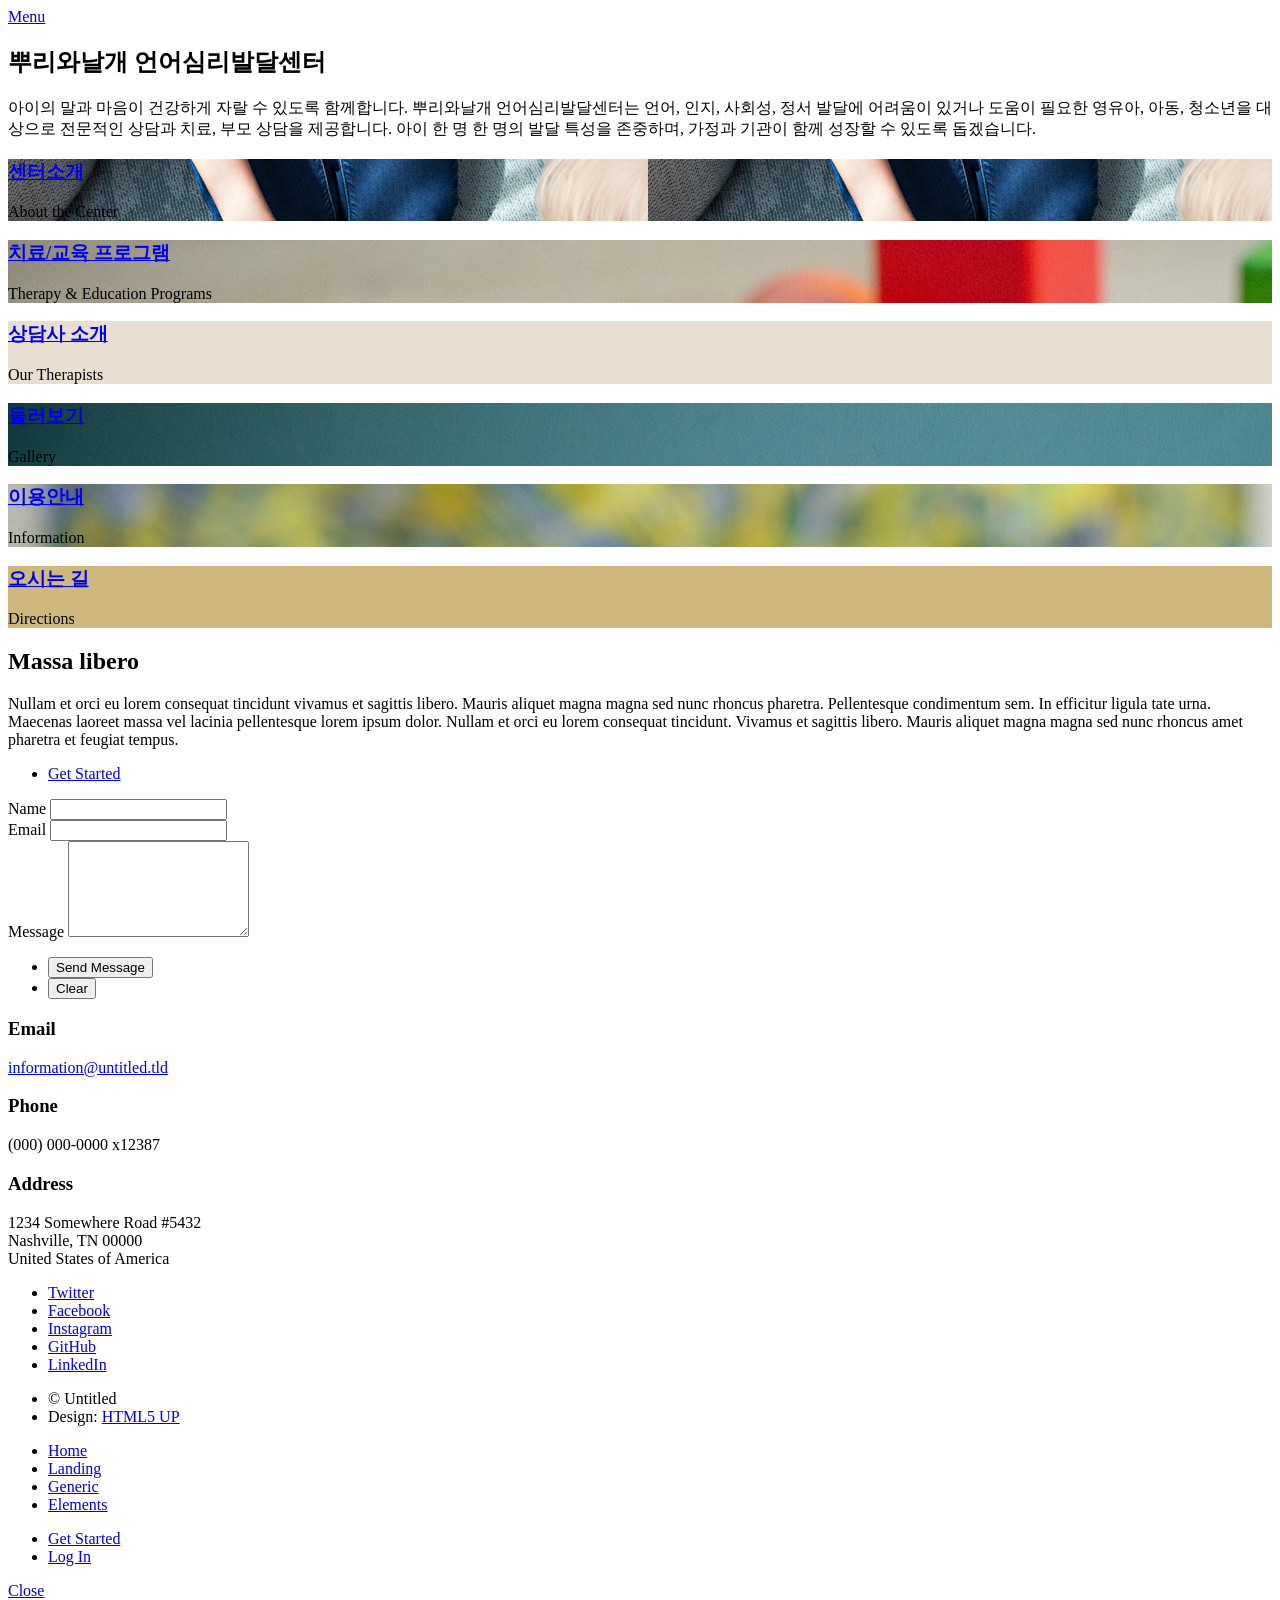
==== commit 91bbb56c: "Update index.html" ====
--- a/index.html
+++ b/index.html
@@ -51,9 +51,9 @@
 				</header>
 				<div class="content">
 					<p>아이의 말과 마음이 건강하게 자랄 수 있도록 함께합니다. 뿌리와날개 언어심리발달센터는 언어, 인지, 사회성, 정서 발달에 어려움이 있거나 도움이 필요한 영유아, 아동, 청소년을 대상으로 전문적인 상담과 치료, 부모 상담을 제공합니다. 아이 한 명 한 명의 발달 특성을 존중하며, 가정과 기관이 함께 성장할 수 있도록 돕겠습니다.</p>
-					<ul class="actions">
+					<!-- <ul class="actions">
 						<li><a href="#one" class="button next scrolly">Get Started</a></li>
-					</ul>
+					</ul>-->
 				</div>
 			</div>
 		</section>
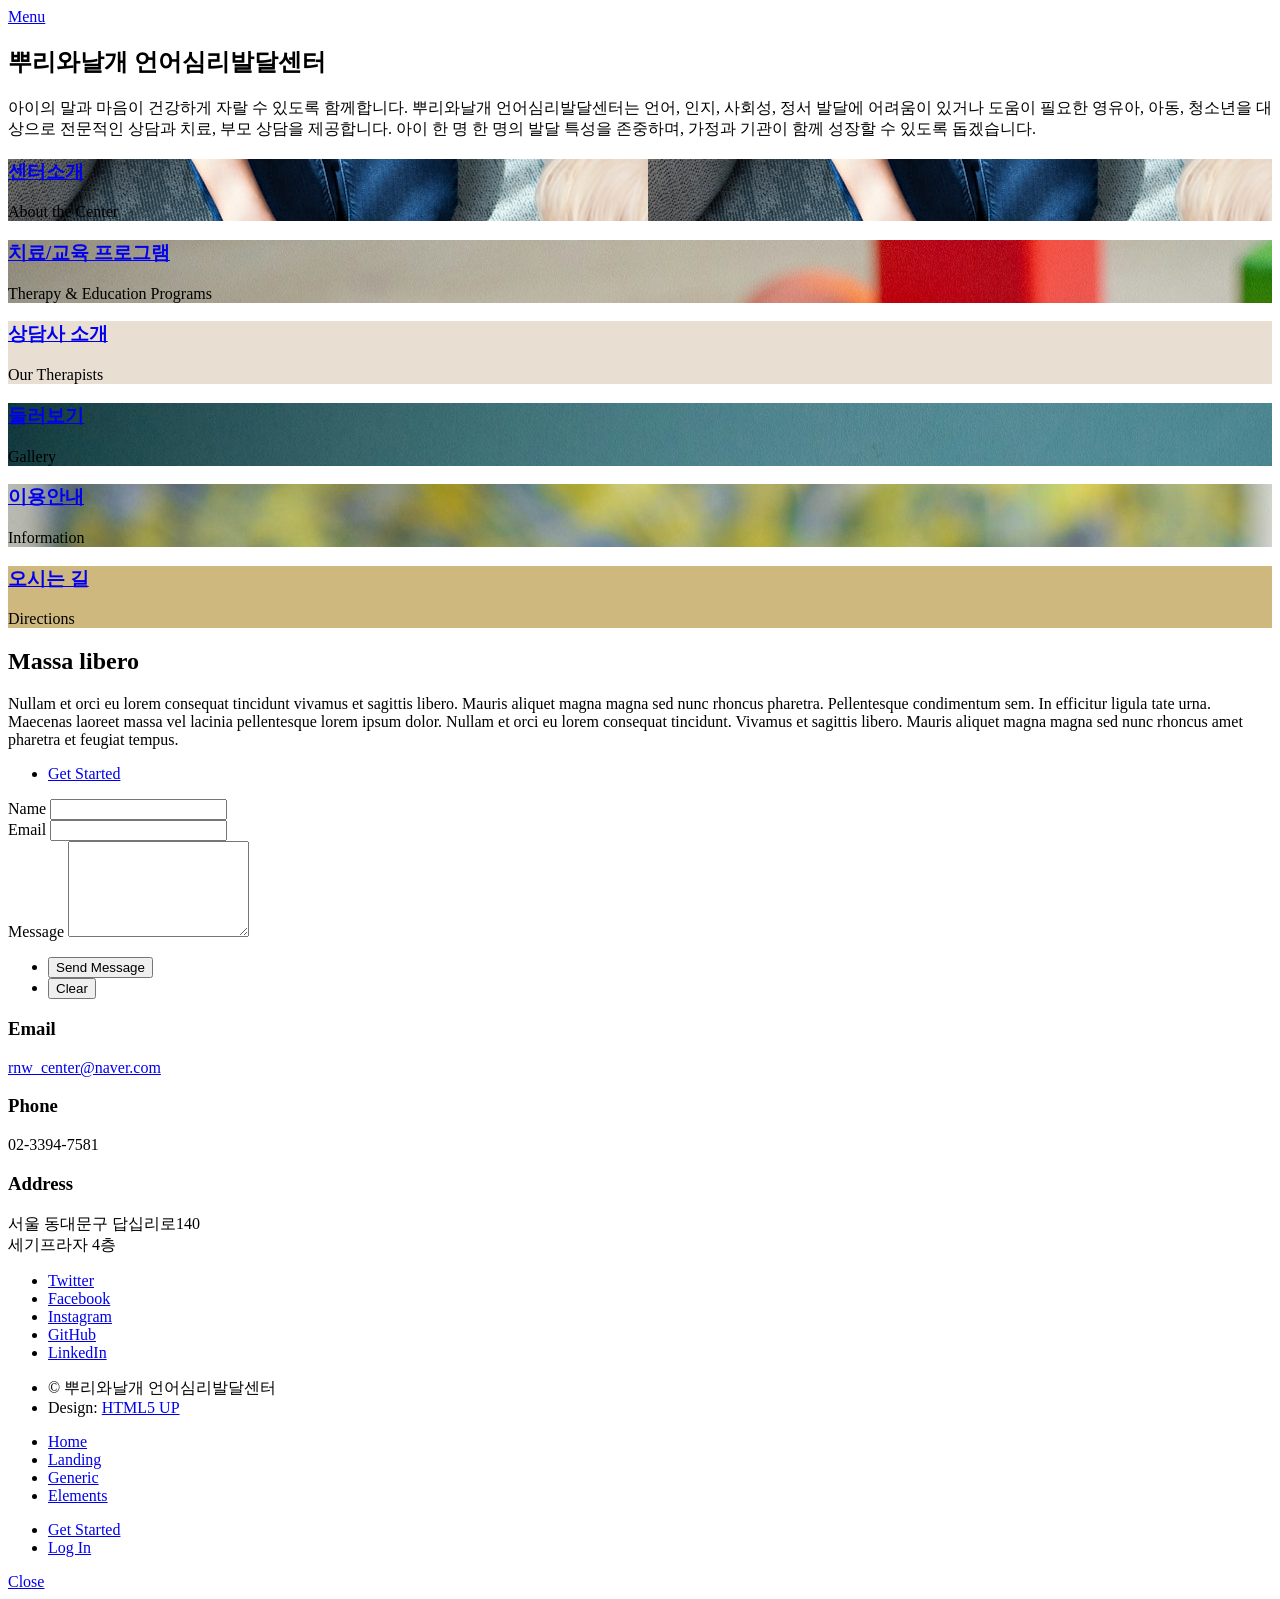
==== commit 35ffb9f1: "Update index.html" ====
--- a/index.html
+++ b/index.html
@@ -168,23 +168,22 @@
 						<div class="contact-method">
 							<span class="icon solid alt fa-envelope"></span>
 							<h3>Email</h3>
-							<a href="#">information@untitled.tld</a>
+							<a href="#">rnw_center@naver.com</a>
 						</div>
 					</section>
 					<section>
 						<div class="contact-method">
 							<span class="icon solid alt fa-phone"></span>
 							<h3>Phone</h3>
-							<span>(000) 000-0000 x12387</span>
+							<span>02-3394-7581</span>
 						</div>
 					</section>
 					<section>
 						<div class="contact-method">
 							<span class="icon solid alt fa-home"></span>
 							<h3>Address</h3>
-							<span>1234 Somewhere Road #5432<br />
-								Nashville, TN 00000<br />
-								United States of America</span>
+							<span>서울 동대문구 답십리로140<br />
+								세기프라자 4층</span>
 						</div>
 					</section>
 				</section>
@@ -202,7 +201,7 @@
 					<li><a href="#" class="icon brands alt fa-linkedin-in"><span class="label">LinkedIn</span></a></li>
 				</ul>
 				<ul class="copyright">
-					<li>&copy; Untitled</li>
+					<li>&copy; 뿌리와날개 언어심리발달센터</li>
 					<li>Design: <a href="https://html5up.net">HTML5 UP</a></li>
 				</ul>
 			</div>
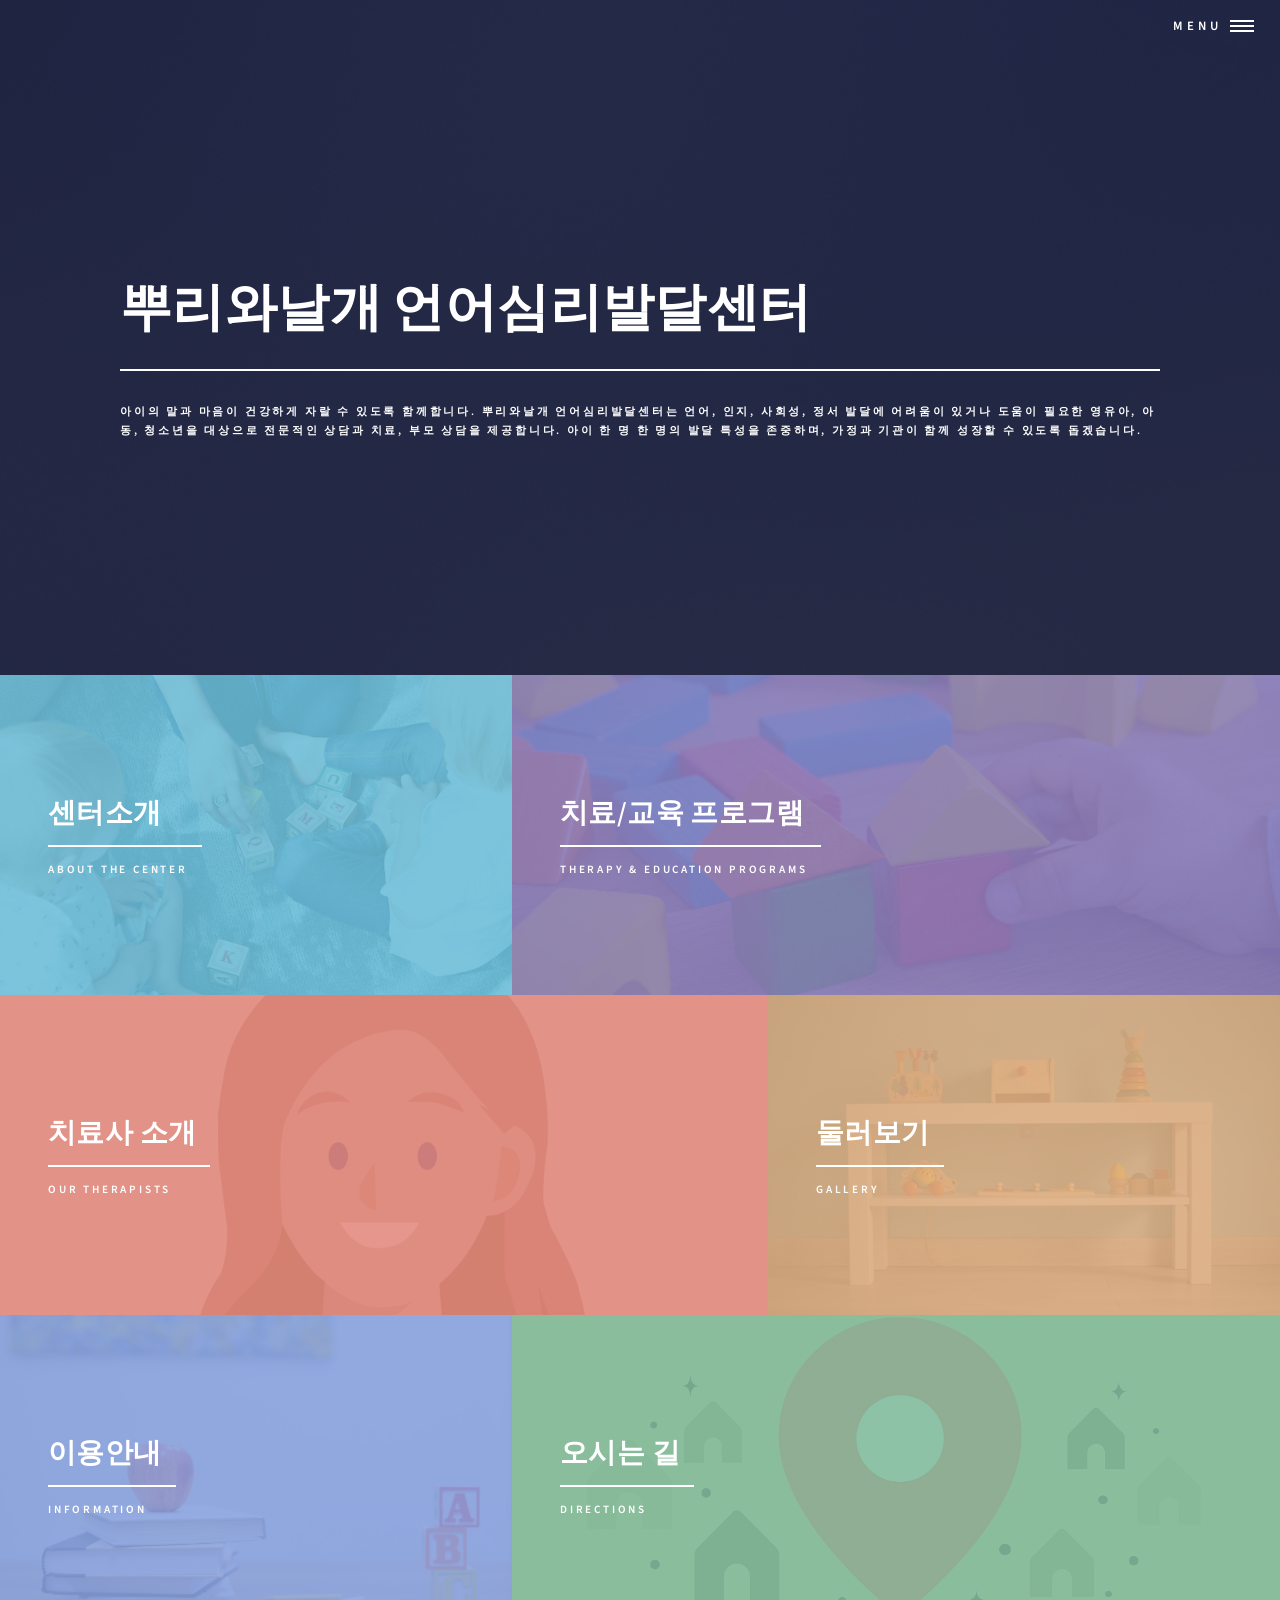
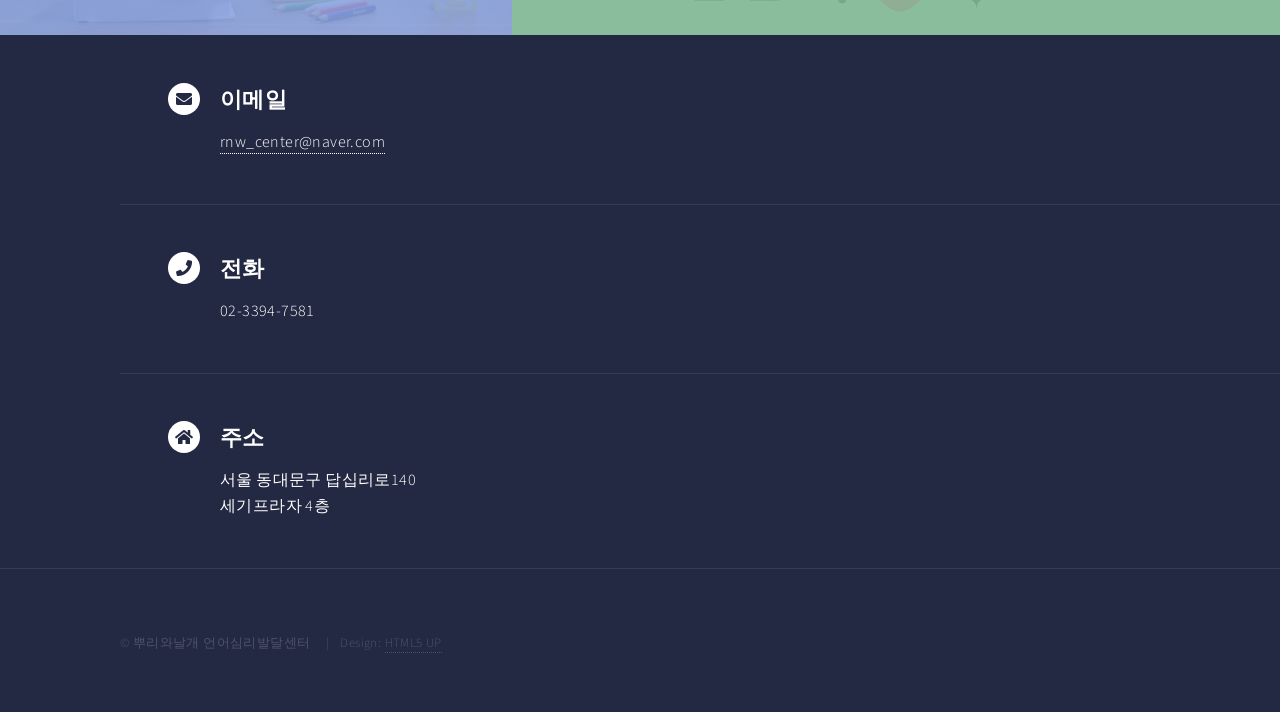
==== commit 2182879a: "Add files via upload" ====
--- a/index.html
+++ b/index.html
@@ -21,27 +21,25 @@
 	<!-- Wrapper -->
 	<div id="wrapper">
 
-		<!-- Header -->
-		<header id="header" class="alt">
-			<!--<a href="index.html" class="logo"><strong>Forty</strong> <span>by HTML5 UP</span></a>-->
-			<nav>
-				<a href="#menu">Menu</a>
-			</nav>
+		<!-- Header -->
+		<header id="header" class="alt">
+			<nav>
+				<a href="#menu">Menu</a>
+			</nav>
 		</header>
 
 		<!-- Menu -->
-		<nav id="menu">
-			<ul class="links">
-				<li><a href="index.html">Home</a></li>
-				<li><a href="landing.html">Landing</a></li>
-				<li><a href="generic.html">Generic</a></li>
-				<li><a href="elements.html">Elements</a></li>
-			</ul>
-			<ul class="actions stacked">
-				<li><a href="#" class="button primary fit">Get Started</a></li>
-				<li><a href="#" class="button fit">Log In</a></li>
-			</ul>
-		</nav>
+		<nav id="menu">
+			<ul class="links">
+				<li><a href="index.html">Home</a></li>
+				<li><a href="about.html">센터소개</a></li>
+				<li><a href="therapists.html">치료사 소개</a></li>
+				<li><a href="programs.html">치료/교육 프로그램</a></li>
+				<li><a href="tour.html">둘러보기</a></li>
+				<li><a href="guide.html">이용안내</a></li>
+				<li><a href="directions.html">오시는 길</a></li>
+			</ul>
+		</nav>
 
 		<!-- Banner -->
 		<section id="banner" class="major">
@@ -49,14 +47,11 @@
 				<header class="major">
 					<h1>뿌리와날개 언어심리발달센터</h1>
 				</header>
-				<div class="content">
-					<p>아이의 말과 마음이 건강하게 자랄 수 있도록 함께합니다. 뿌리와날개 언어심리발달센터는 언어, 인지, 사회성, 정서 발달에 어려움이 있거나 도움이 필요한 영유아, 아동, 청소년을 대상으로 전문적인 상담과 치료, 부모 상담을 제공합니다. 아이 한 명 한 명의 발달 특성을 존중하며, 가정과 기관이 함께 성장할 수 있도록 돕겠습니다.</p>
-					<!-- <ul class="actions">
-						<li><a href="#one" class="button next scrolly">Get Started</a></li>
-					</ul>-->
-				</div>
-			</div>
-		</section>
+				<div class="content">
+					<p>아이의 말과 마음이 건강하게 자랄 수 있도록 함께합니다. 뿌리와날개 언어심리발달센터는 언어, 인지, 사회성, 정서 발달에 어려움이 있거나 도움이 필요한 영유아, 아동, 청소년을 대상으로 전문적인 상담과 치료, 부모 상담을 제공합니다. 아이 한 명 한 명의 발달 특성을 존중하며, 가정과 기관이 함께 성장할 수 있도록 돕겠습니다.</p>
+				</div>
+			</div>
+		</section>
 
 		<!-- Main -->
 		<div id="main">
@@ -66,122 +61,82 @@
 				<article>
 					<span class="image">
 						<img src="images/img01.jpg" alt="" />
-					</span>
-					<header class="major">
-						<h3><a href="landing.html" class="link">센터소개</a></h3>
-						<p>About the Center</p>
-					</header>
-				</article>
+					</span>
+					<header class="major">
+						<h3><a href="about.html" class="link">센터소개</a></h3>
+						<p>About the Center</p>
+					</header>
+				</article>
 				<article>
 					<span class="image">
 						<img src="images/img03.jpg" alt="" />
-					</span>
-					<header class="major">
-						<h3><a href="landing.html" class="link">치료/교육 프로그램</a></h3>
-						<p>Therapy & Education Programs</p>
-					</header>
-				</article>
+					</span>
+					<header class="major">
+						<h3><a href="programs.html" class="link">치료/교육 프로그램</a></h3>
+						<p>Therapy &amp; Education Programs</p>
+					</header>
+				</article>
 				<article>
 					<span class="image">
 						<img src="images/img05.jpg" alt="" />
-					</span>
-					<header class="major">
-						<h3><a href="landing.html" class="link">상담사 소개</a></h3>
-						<p>Our Therapists</p>
-					</header>
-				</article>
+					</span>
+					<header class="major">
+						<h3><a href="therapists.html" class="link">치료사 소개</a></h3>
+						<p>Our Therapists</p>
+					</header>
+				</article>
 				<article>
 					<span class="image">
 						<img src="images/img09.jpg" alt="" />
 					</span>
 					<header class="major">
-						<h3><a href="landing.html" class="link">둘러보기</a></h3>
+						<h3><a href="tour.html" class="link">둘러보기</a></h3>
 						<p>Gallery</p>
 					</header>
 				</article>
 				<article>
 					<span class="image">
 						<img src="images/img02.jpg" alt="" />
-					</span>
-					<header class="major">
-						<h3><a href="landing.html" class="link">이용안내</a></h3>
-						<p>Information</p>
-					</header>
-				</article>
+					</span>
+					<header class="major">
+						<h3><a href="guide.html" class="link">이용안내</a></h3>
+						<p>Information</p>
+					</header>
+				</article>
 				<article>
 					<span class="image">
 						<img src="images/img10.jpg" alt="" />
-					</span>
-					<header class="major">
-						<h3><a href="landing.html" class="link">오시는 길</a></h3>
-						<p>Directions</p>
-					</header>
-				</article>
-			</section>
-
-			<!-- Two -->
-			<section id="two">
-				<div class="inner">
-					<header class="major">
-						<h2>Massa libero</h2>
-					</header>
-					<p>Nullam et orci eu lorem consequat tincidunt vivamus et sagittis libero. Mauris aliquet magna
-						magna sed nunc rhoncus pharetra. Pellentesque condimentum sem. In efficitur ligula tate urna.
-						Maecenas laoreet massa vel lacinia pellentesque lorem ipsum dolor. Nullam et orci eu lorem
-						consequat tincidunt. Vivamus et sagittis libero. Mauris aliquet magna magna sed nunc rhoncus
-						amet pharetra et feugiat tempus.</p>
-					<ul class="actions">
-						<li><a href="landing.html" class="button next">Get Started</a></li>
-					</ul>
-				</div>
-			</section>
-
-		</div>
-
-		<!-- Contact -->
-		<section id="contact">
-			<div class="inner">
-				<section>
-					<form method="post" action="#">
-						<div class="fields">
-							<div class="field half">
-								<label for="name">Name</label>
-								<input type="text" name="name" id="name" />
-							</div>
-							<div class="field half">
-								<label for="email">Email</label>
-								<input type="text" name="email" id="email" />
-							</div>
-							<div class="field">
-								<label for="message">Message</label>
-								<textarea name="message" id="message" rows="6"></textarea>
-							</div>
-						</div>
-						<ul class="actions">
-							<li><input type="submit" value="Send Message" class="primary" /></li>
-							<li><input type="reset" value="Clear" /></li>
-						</ul>
-					</form>
-				</section>
-				<section class="split">
+					</span>
+					<header class="major">
+						<h3><a href="directions.html" class="link">오시는 길</a></h3>
+						<p>Directions</p>
+					</header>
+				</article>
+			</section>
+		</div>
+
+		<!-- Contact -->
+		<section id="contact">
+			<div class="inner">
+				<section class="split">
 					<section>
 						<div class="contact-method">
-							<span class="icon solid alt fa-envelope"></span>
-							<h3>Email</h3>
-							<a href="#">rnw_center@naver.com</a>
-						</div>
-					</section>
-					<section>
-						<div class="contact-method">
-							<span class="icon solid alt fa-phone"></span>
-							<h3>Phone</h3>
-							<span>02-3394-7581</span>
-						</div>
-					</section>
-					<section>
-						<div class="contact-method">
-							<span class="icon solid alt fa-home"></span>
-							<h3>Address</h3>
+							<span class="icon solid alt fa-envelope"></span>
+							<h3>이메일</h3>
+							<a href="mailto:rnw_center@naver.com">rnw_center@naver.com</a>
+						</div>
+					</section>
+					<section>
+						<div class="contact-method">
+							<span class="icon solid alt fa-phone"></span>
+							<h3>전화</h3>
+							<span>02-3394-7581</span>
+						</div>
+					</section>
+					<section>
+						<div class="contact-method">
+							<span class="icon solid alt fa-home"></span>
+							<h3>주소</h3>
 							<span>서울 동대문구 답십리로140<br />
 								세기프라자 4층</span>
 						</div>
@@ -191,18 +146,11 @@
 		</section>
 
 		<!-- Footer -->
-		<footer id="footer">
-			<div class="inner">
-				<ul class="icons">
-					<li><a href="#" class="icon brands alt fa-twitter"><span class="label">Twitter</span></a></li>
-					<li><a href="#" class="icon brands alt fa-facebook-f"><span class="label">Facebook</span></a></li>
-					<li><a href="#" class="icon brands alt fa-instagram"><span class="label">Instagram</span></a></li>
-					<li><a href="#" class="icon brands alt fa-github"><span class="label">GitHub</span></a></li>
-					<li><a href="#" class="icon brands alt fa-linkedin-in"><span class="label">LinkedIn</span></a></li>
-				</ul>
-				<ul class="copyright">
-					<li>&copy; 뿌리와날개 언어심리발달센터</li>
-					<li>Design: <a href="https://html5up.net">HTML5 UP</a></li>
+		<footer id="footer">
+			<div class="inner">
+				<ul class="copyright">
+					<li>&copy; 뿌리와날개 언어심리발달센터</li>
+					<li>Design: <a href="https://html5up.net">HTML5 UP</a></li>
 				</ul>
 			</div>
 		</footer>
--- a/assets/css/main.css
+++ b/assets/css/main.css
@@ -2210,10 +2210,48 @@
 				width: 100%;
 			}
 
+		.image.main.subpage-hero {
+			height: 18em;
+			overflow: hidden;
+		}
+
+			.image.main.subpage-hero img {
+				height: 100%;
+				object-fit: cover;
+				object-position: center center;
+			}
+
+	.therapist-heading {
+		align-items: center;
+		display: flex;
+		gap: 1em;
+		justify-content: space-between;
+		margin: 0 0 1em 0;
+	}
+
+		.therapist-heading h2 {
+			margin: 0;
+		}
+
+		.therapist-heading img {
+			flex: 0 0 auto;
+			height: 4.75em;
+			width: 4.75em;
+		}
+
 			@media screen and (max-width: 736px) {
 
 				.image.main {
 					margin: 1.5em 0;
+				}
+
+				.image.main.subpage-hero {
+					height: 12em;
+				}
+
+				.therapist-heading img {
+					height: 3.75em;
+					width: 3.75em;
 				}
 
 			}
@@ -3651,6 +3689,11 @@
 				padding: 0;
 			}
 
+				#contact > .inner > .split:only-child {
+					border-right: 0;
+					width: 100%;
+				}
+
 				#contact > .inner > .split > * {
 					padding: 3em 0 1em 3em ;
 					position: relative;
@@ -3687,6 +3730,10 @@
 					width: 100%;
 				}
 
+				#contact > .inner > .split:only-child {
+					padding: 0;
+				}
+
 				#contact > .inner > .split > * {
 					padding: 3em 0 1em 0 ;
 				}
@@ -3701,6 +3748,10 @@
 
 			#contact > .inner > :nth-child(2n - 1) {
 				padding: 3em 0 1em 0 ;
+			}
+
+			#contact > .inner > .split:only-child {
+				padding: 0;
 			}
 
 		}
@@ -3949,4 +4000,4 @@
 			transform: none;
 			opacity: 1;
 			visibility: visible;
-		}+		}
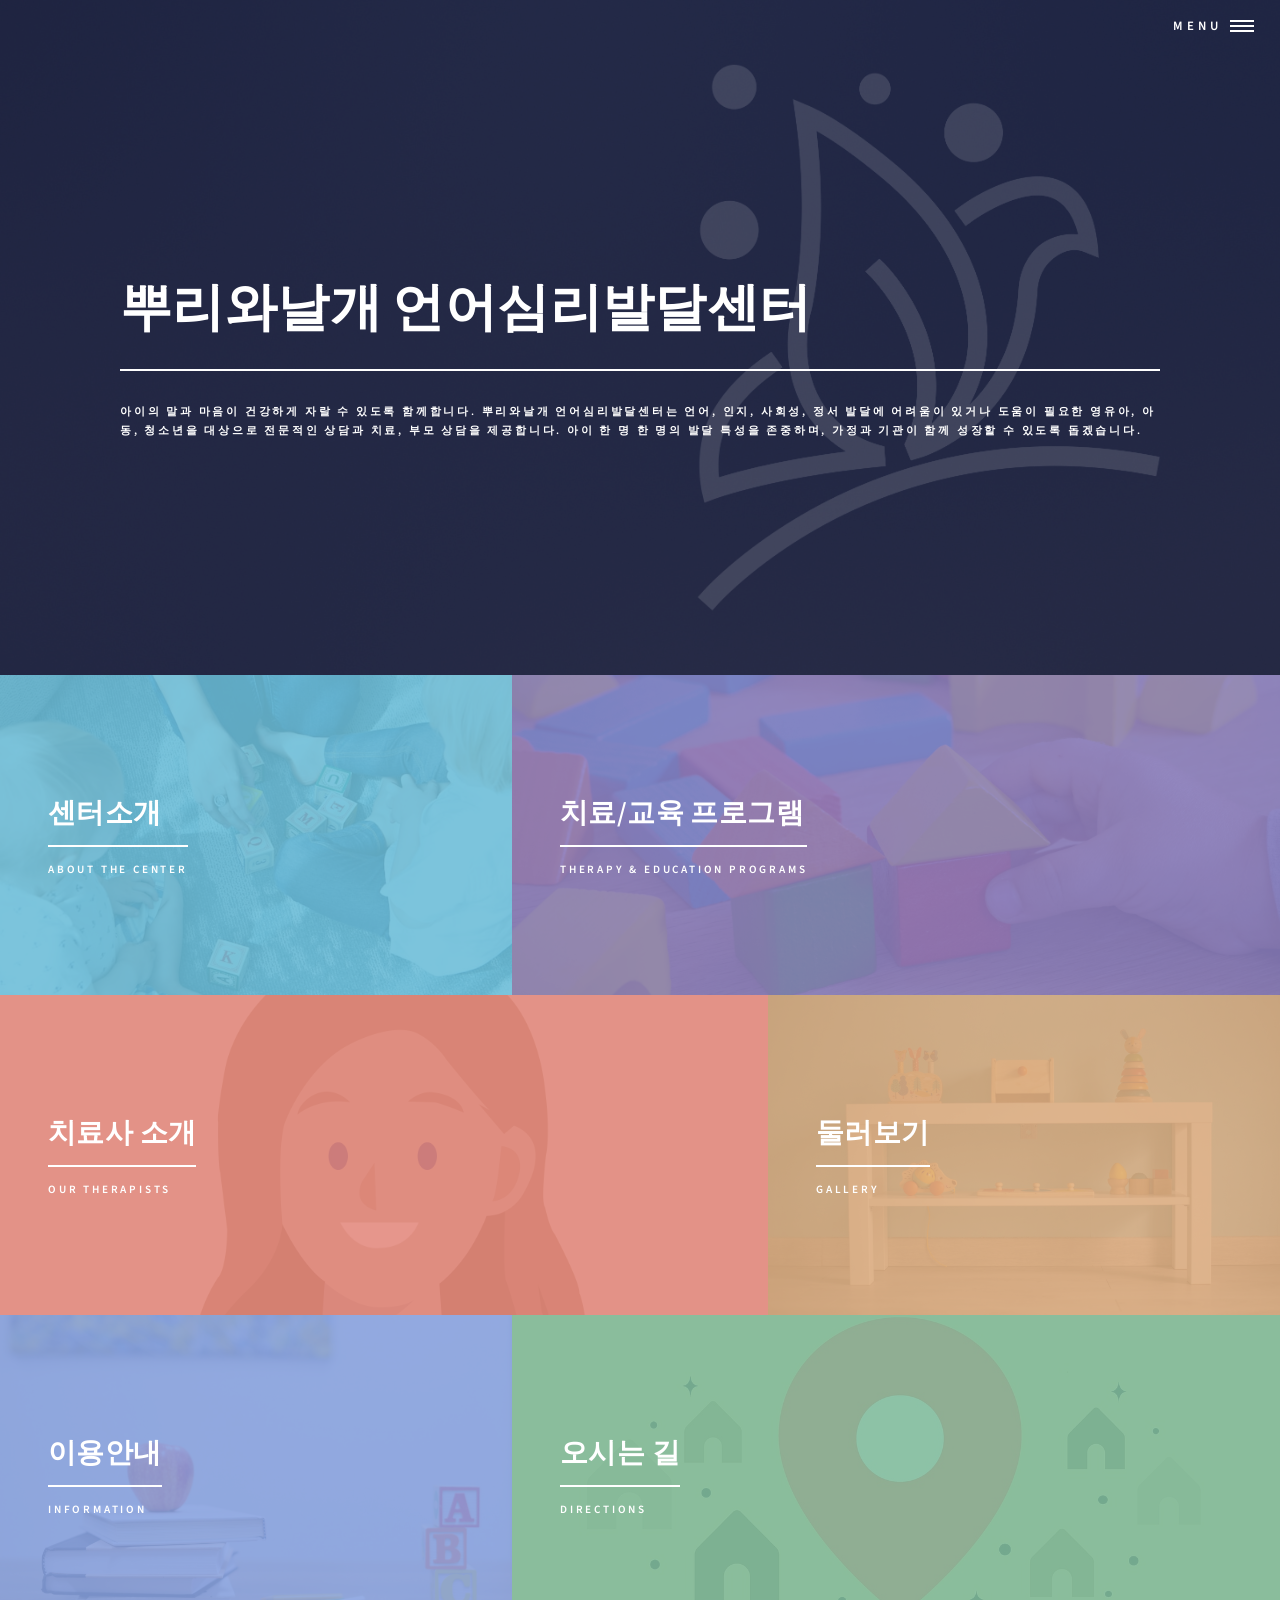
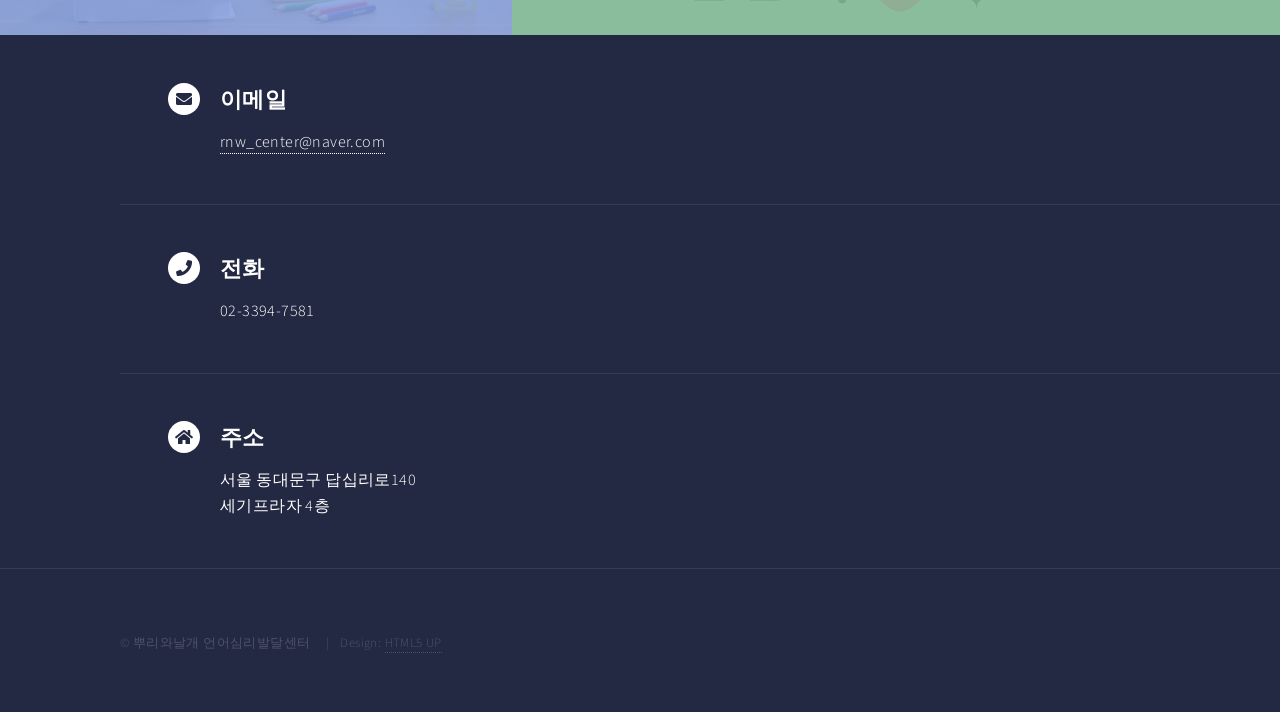
==== commit 93c11a72: "Add files via upload" ====
--- a/index.html
+++ b/index.html
@@ -10,7 +10,7 @@
 	<title>뿌리와날개 언어심리발달센터</title>
 	<meta charset="utf-8" />
 	<meta name="viewport" content="width=device-width, initial-scale=1, user-scalable=no" />
-	<link rel="stylesheet" href="assets/css/main.css" />
+	<link rel="stylesheet" href="assets/css/main.css?v=20260519d" />
 	<noscript>
 		<link rel="stylesheet" href="assets/css/noscript.css" />
 	</noscript>
@@ -41,11 +41,12 @@
 			</ul>
 		</nav>
 
-		<!-- Banner -->
-		<section id="banner" class="major">
-			<div class="inner">
-				<header class="major">
-					<h1>뿌리와날개 언어심리발달센터</h1>
+		<!-- Banner -->
+		<section id="banner" class="major">
+			<img class="banner-logo-mark" src="images/logo_big.png" alt="" aria-hidden="true" />
+			<div class="inner">
+				<header class="major">
+					<h1>뿌리와날개 언어심리발달센터</h1>
 				</header>
 				<div class="content">
 					<p>아이의 말과 마음이 건강하게 자랄 수 있도록 함께합니다. 뿌리와날개 언어심리발달센터는 언어, 인지, 사회성, 정서 발달에 어려움이 있거나 도움이 필요한 영유아, 아동, 청소년을 대상으로 전문적인 상담과 치료, 부모 상담을 제공합니다. 아이 한 명 한 명의 발달 특성을 존중하며, 가정과 기관이 함께 성장할 수 있도록 돕겠습니다.</p>
--- a/assets/css/main.css
+++ b/assets/css/main.css
@@ -1774,11 +1774,14 @@
 		width: -webkit-max-content;
 		width: -ms-max-content;
 		width: max-content;
+		max-width: 100%;
 		margin-bottom: 2em;
 	}
 
 		header.major > :first-child {
 			margin-bottom: 0;
+			max-width: 100%;
+			overflow-wrap: break-word;
 			width: calc(100% + 0.5em);
 		}
 
@@ -1808,6 +1811,14 @@
 		}
 
 	@media screen and (max-width: 736px) {
+
+		header.major {
+			width: 100%;
+		}
+
+			header.major > :first-child {
+				width: 100%;
+			}
 
 		header.major > p br {
 			display: none;
@@ -2234,8 +2245,11 @@
 		}
 
 		.therapist-heading img {
+			border-radius: 100%;
 			flex: 0 0 auto;
 			height: 4.75em;
+			object-fit: cover;
+			object-position: center center;
 			width: 4.75em;
 		}
 
@@ -3460,6 +3474,25 @@
 			z-index: 1;
 		}
 
+		#banner .banner-logo-mark {
+			-moz-filter: grayscale(1) brightness(0) invert(1);
+			-webkit-filter: grayscale(1) brightness(0) invert(1);
+			-ms-filter: grayscale(1) brightness(0) invert(1);
+			filter: grayscale(1) brightness(0) invert(1);
+			height: min(72vh, 38em);
+			opacity: 0.13;
+			pointer-events: none;
+			position: absolute;
+			right: 7vw;
+			top: 50%;
+			-moz-transform: translateY(-50%);
+			-webkit-transform: translateY(-50%);
+			-ms-transform: translateY(-50%);
+			transform: translateY(-50%);
+			width: auto;
+			z-index: 2;
+		}
+
 		#banner h1 {
 			font-size: 3.25em;
 		}
@@ -3471,7 +3504,7 @@
 			transition: opacity 1.5s ease, transform 0.5s ease-out, filter 0.5s ease, -webkit-filter 0.5s ease;
 			padding: 0 !important;
 			position: relative;
-			z-index: 2;
+			z-index: 3;
 		}
 
 			#banner > .inner .image {
@@ -3591,6 +3624,21 @@
 					font-size: 2em;
 				}
 
+				#banner .banner-logo-mark {
+					height: auto;
+					left: 50%;
+					max-height: 46vh;
+					max-width: 58vw;
+					opacity: 0.1;
+					right: auto;
+					top: 46%;
+					-moz-transform: translate(-50%, -50%);
+					-webkit-transform: translate(-50%, -50%);
+					-ms-transform: translate(-50%, -50%);
+					transform: translate(-50%, -50%);
+					width: 58vw;
+				}
+
 				#banner > .inner .content {
 					display: block;
 				}
@@ -3602,7 +3650,7 @@
 
 				#banner.major {
 					height: auto;
-					min-height: 0;
+					min-height: 28em;
 					max-height: none;
 				}
 
@@ -3620,6 +3668,7 @@
 
 				#banner.major {
 					padding: 8em 0 4em 0 ;
+					min-height: 30em;
 				}
 
 		}
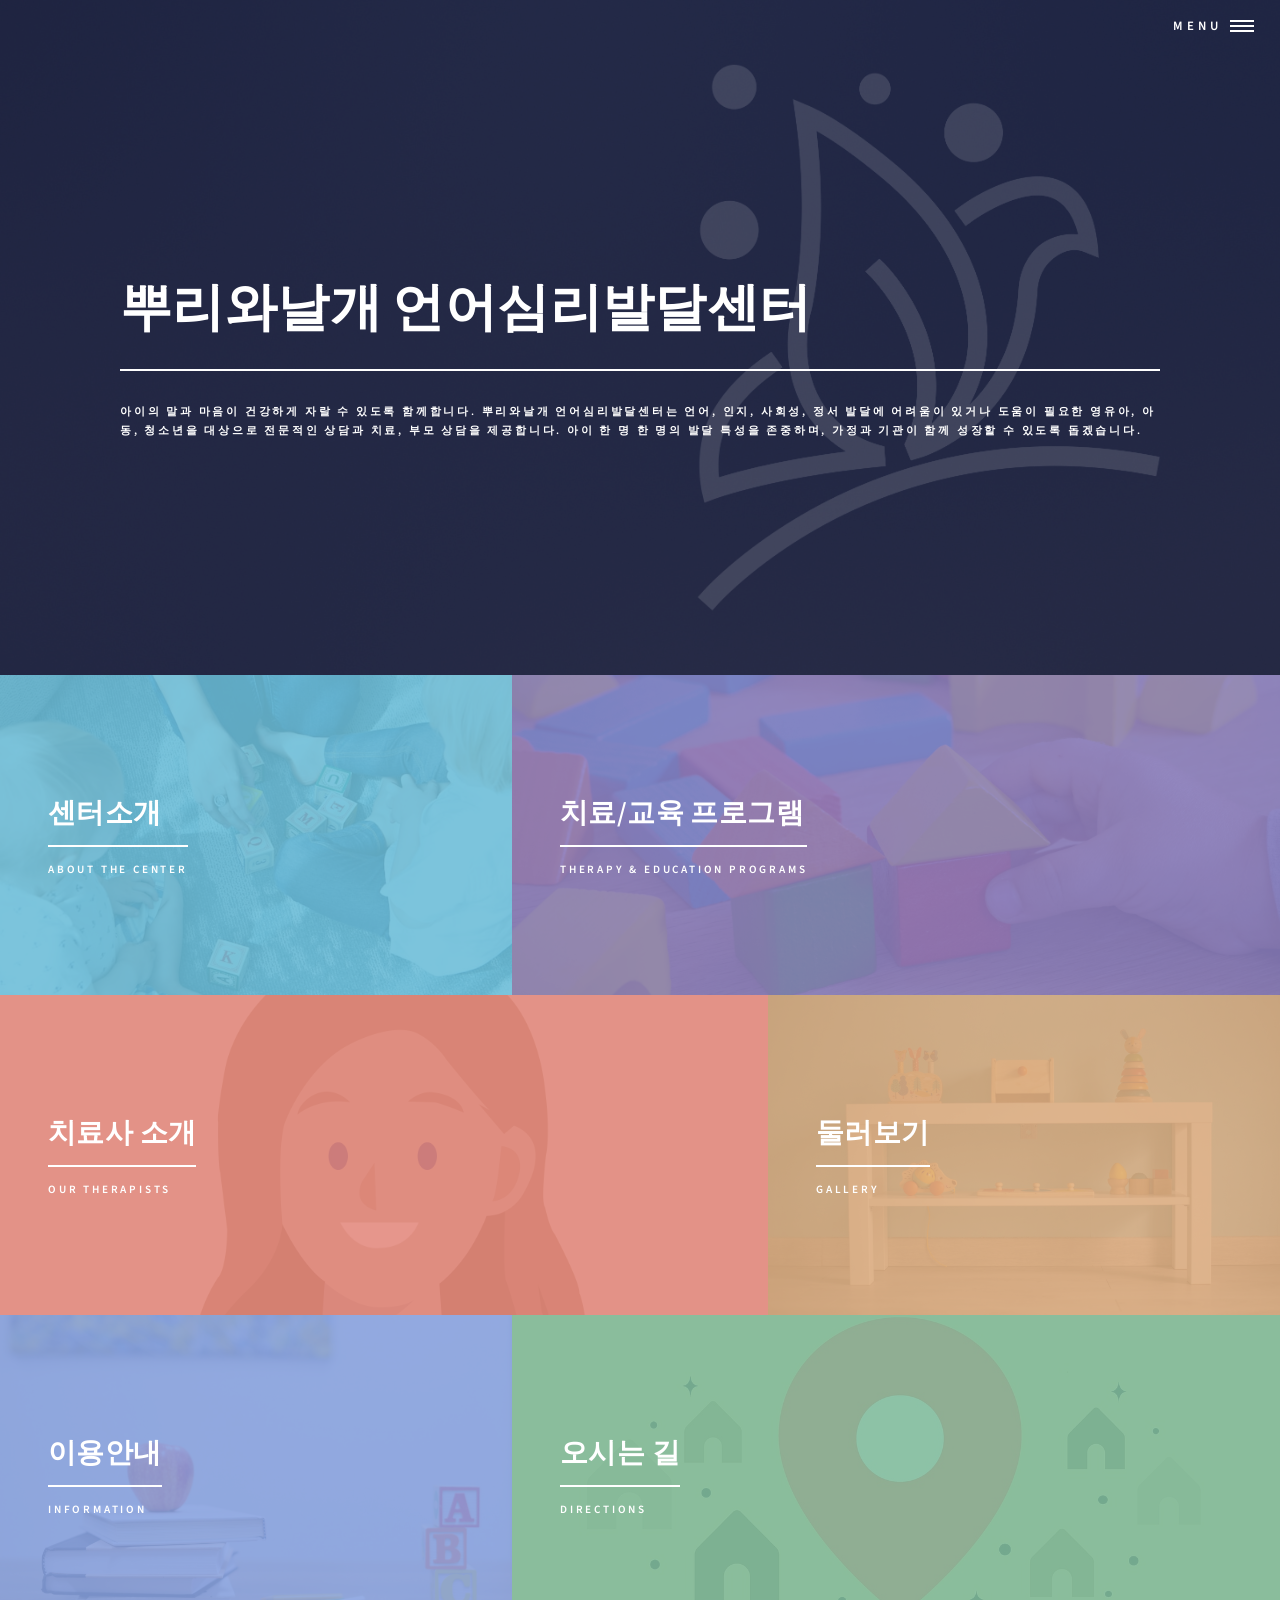
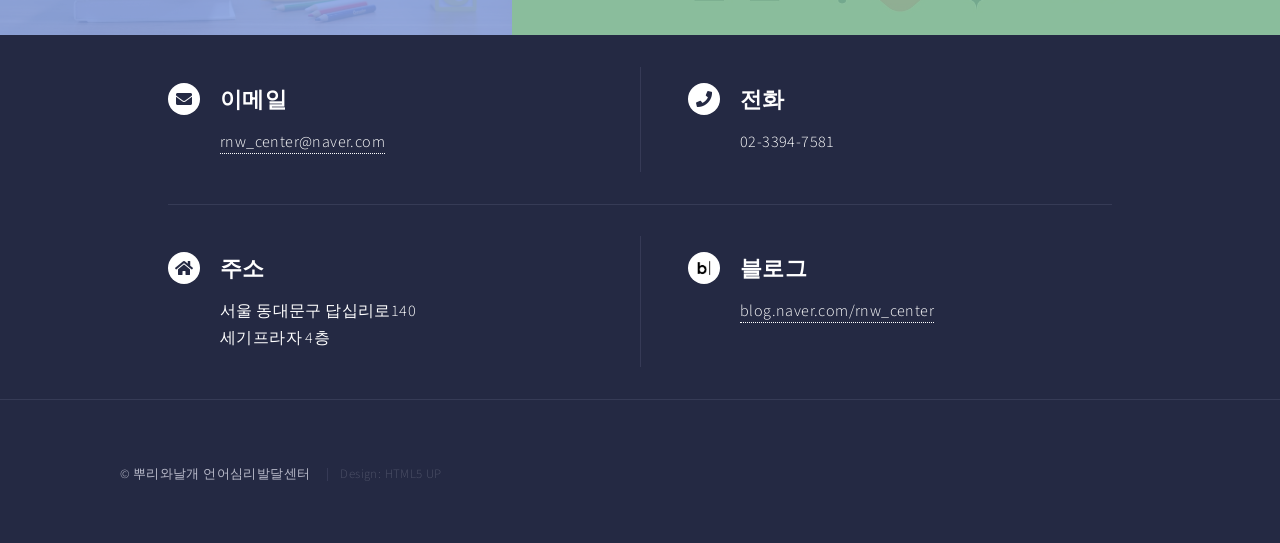
==== commit b2910800: "Add files via upload" ====
--- a/index.html
+++ b/index.html
@@ -10,7 +10,7 @@
 	<title>뿌리와날개 언어심리발달센터</title>
 	<meta charset="utf-8" />
 	<meta name="viewport" content="width=device-width, initial-scale=1, user-scalable=no" />
-	<link rel="stylesheet" href="assets/css/main.css?v=20260519d" />
+	<link rel="stylesheet" href="assets/css/main.css?v=20260520c" />
 	<noscript>
 		<link rel="stylesheet" href="assets/css/noscript.css" />
 	</noscript>
@@ -119,7 +119,7 @@
 		<!-- Contact -->
 		<section id="contact">
 			<div class="inner">
-				<section class="split">
+				<section class="split contact-grid">
 					<section>
 						<div class="contact-method">
 							<span class="icon solid alt fa-envelope"></span>
@@ -138,20 +138,27 @@
 						<div class="contact-method">
 							<span class="icon solid alt fa-home"></span>
 							<h3>주소</h3>
-							<span>서울 동대문구 답십리로140<br />
-								세기프라자 4층</span>
-						</div>
-					</section>
-				</section>
-			</div>
-		</section>
+							<span>서울 동대문구 답십리로140<br />
+								세기프라자 4층</span>
+						</div>
+					</section>
+					<section>
+						<div class="contact-method">
+							<span class="icon alt blog-icon"><img src="images/naver-blog.png" alt="" /></span>
+							<h3>블로그</h3>
+							<a href="https://blog.naver.com/rnw_center">blog.naver.com/rnw_center</a>
+						</div>
+					</section>
+				</section>
+			</div>
+		</section>
 
 		<!-- Footer -->
 		<footer id="footer">
 			<div class="inner">
 				<ul class="copyright">
 					<li>&copy; 뿌리와날개 언어심리발달센터</li>
-					<li>Design: <a href="https://html5up.net">HTML5 UP</a></li>
+					<li>Design: HTML5 UP</li>
 				</ul>
 			</div>
 		</footer>
--- a/assets/css/main.css
+++ b/assets/css/main.css
@@ -2153,6 +2153,26 @@
 			text-align: center;
 			width: 2em;
 		}
+
+		.icon.alt.blog-icon {
+			background-color: #ffffff;
+			border-radius: 100%;
+			display: inline-flex;
+			height: 2em;
+			align-items: center;
+			justify-content: center;
+			width: 2em;
+		}
+
+			.icon.alt.blog-icon:before {
+				content: none;
+			}
+
+			.icon.alt.blog-icon img {
+				display: block;
+				height: 1.48em;
+				width: 1.48em;
+			}
 
 	a.icon.alt:before {
 		-moz-transition: background-color 0.2s ease-in-out;
@@ -3762,6 +3782,49 @@
 					display: none;
 				}
 
+				#contact > .inner > .split.contact-grid {
+					display: grid;
+					grid-template-columns: repeat(2, minmax(0, 1fr));
+					width: 100%;
+				}
+
+					#contact > .inner > .split.contact-grid > * {
+						padding: 3em 3em 1em 3em ;
+					}
+
+						#contact > .inner > .split.contact-grid > *:before {
+							left: 3em;
+							margin-left: 0;
+							right: 3em;
+							width: auto;
+						}
+
+					#contact > .inner > .split.contact-grid > :nth-child(2n + 1):before {
+						right: 0;
+					}
+
+					#contact > .inner > .split.contact-grid > :nth-child(2n):before {
+						left: 0;
+					}
+
+					#contact > .inner > .split.contact-grid > :nth-child(2n) {
+						border-left: 0;
+					}
+
+						#contact > .inner > .split.contact-grid > :nth-child(2n):after {
+							border-left: solid 1px rgba(212, 212, 255, 0.1);
+							bottom: 2em;
+							content: '';
+							display: block;
+							left: 0;
+							position: absolute;
+							top: 2em;
+						}
+
+					#contact > .inner > .split.contact-grid > :nth-child(-n + 2):before {
+						display: none;
+					}
+
 		@media screen and (max-width: 980px) {
 
 			#contact > .inner {
@@ -3791,6 +3854,34 @@
 					display: block;
 				}
 
+				#contact > .inner > .split.contact-grid {
+					display: grid;
+					grid-template-columns: repeat(2, minmax(0, 1fr));
+				}
+
+					#contact > .inner > .split.contact-grid > * {
+						padding: 3em 2em 1em 2em ;
+					}
+
+						#contact > .inner > .split.contact-grid > *:before {
+							left: 2em;
+							margin-left: 0;
+							right: 2em;
+							width: auto;
+						}
+
+					#contact > .inner > .split.contact-grid > :nth-child(2n + 1):before {
+						right: 0;
+					}
+
+					#contact > .inner > .split.contact-grid > :nth-child(2n):before {
+						left: 0;
+					}
+
+					#contact > .inner > .split.contact-grid > :nth-child(-n + 2):before {
+						display: none;
+					}
+
 		}
 
 		@media screen and (max-width: 736px) {
@@ -3802,6 +3893,40 @@
 			#contact > .inner > .split:only-child {
 				padding: 0;
 			}
+
+			#contact > .inner > .split.contact-grid {
+				display: block;
+			}
+
+				#contact > .inner > .split.contact-grid > * {
+					border-left: 0;
+					padding: 3em 0 1em 0 ;
+				}
+
+					#contact > .inner > .split.contact-grid > *:before {
+						left: 0;
+						margin-left: 0;
+						right: auto;
+						width: 100vw;
+					}
+
+					#contact > .inner > .split.contact-grid > :nth-child(2n + 1):before,
+					#contact > .inner > .split.contact-grid > :nth-child(2n):before {
+						left: 0;
+						right: auto;
+					}
+
+					#contact > .inner > .split.contact-grid > *:after {
+						display: none !important;
+					}
+
+				#contact > .inner > .split.contact-grid > :first-child:before {
+					display: block;
+				}
+
+				#contact > .inner > .split.contact-grid > :nth-child(-n + 2):before {
+					display: block;
+				}
 
 		}
 
@@ -3824,6 +3949,7 @@
 
 			#footer .copyright li:first-child {
 				border-left: 0;
+				color: rgba(244, 244, 255, 0.72);
 				margin-left: 0;
 				padding-left: 0;
 			}
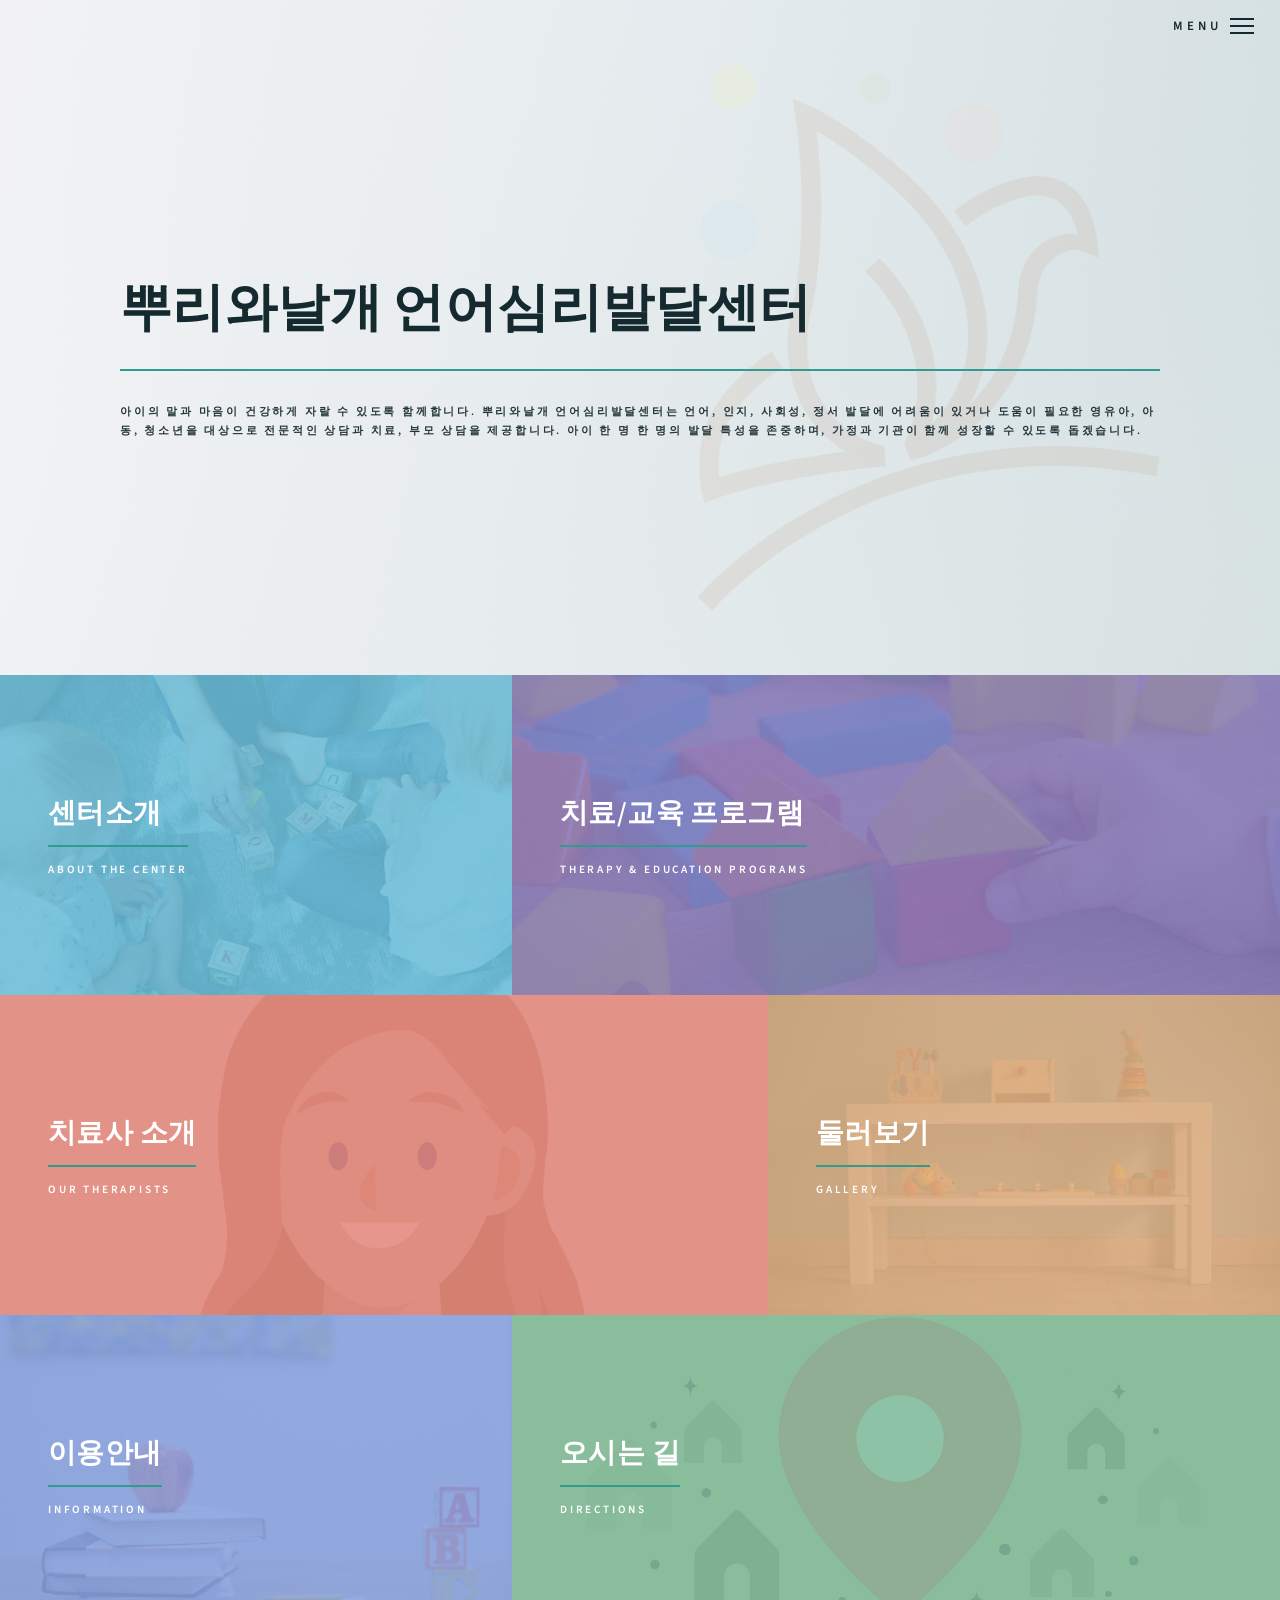
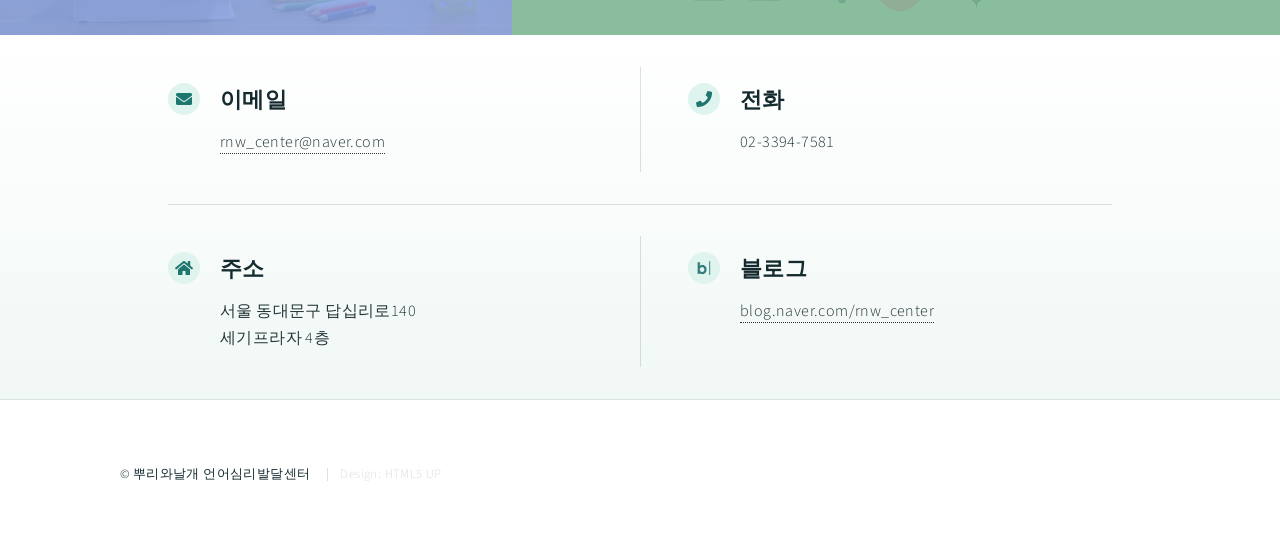
==== commit a16bcca3: "Apply light theme updates" ====
--- a/index.html
+++ b/index.html
@@ -10,7 +10,7 @@
 	<title>뿌리와날개 언어심리발달센터</title>
 	<meta charset="utf-8" />
 	<meta name="viewport" content="width=device-width, initial-scale=1, user-scalable=no" />
-	<link rel="stylesheet" href="assets/css/main.css?v=20260520c" />
+	<link rel="stylesheet" href="assets/css/main.css?v=20260709g" />
 	<noscript>
 		<link rel="stylesheet" href="assets/css/noscript.css" />
 	</noscript>
@@ -144,7 +144,7 @@
 					</section>
 					<section>
 						<div class="contact-method">
-							<span class="icon alt blog-icon"><img src="images/naver-blog.png" alt="" /></span>
+							<span class="icon alt blog-icon"><img src="images/naver-blog.png?v=20260709a" alt="" /></span>
 							<h3>블로그</h3>
 							<a href="https://blog.naver.com/rnw_center">blog.naver.com/rnw_center</a>
 						</div>
--- a/assets/css/main.css
+++ b/assets/css/main.css
@@ -2155,22 +2155,25 @@
 		}
 
 		.icon.alt.blog-icon {
+			align-items: center;
 			background-color: #ffffff;
 			border-radius: 100%;
 			display: inline-flex;
 			height: 2em;
-			align-items: center;
 			justify-content: center;
 			width: 2em;
 		}
 
 			.icon.alt.blog-icon:before {
 				content: none;
+				display: none;
 			}
 
 			.icon.alt.blog-icon img {
 				display: block;
+				filter: brightness(0) saturate(100%) invert(35%) sepia(25%) saturate(1131%) hue-rotate(130deg) brightness(93%) contrast(88%);
 				height: 1.48em;
+				opacity: 0.9;
 				width: 1.48em;
 			}
 
@@ -2250,6 +2253,32 @@
 				height: 100%;
 				object-fit: cover;
 				object-position: center center;
+			}
+
+	.directions-media-grid {
+		display: grid;
+		gap: 2em;
+		margin: 2.5em 0;
+	}
+
+		@media screen and (min-width: 981px) {
+
+			.directions-media-grid {
+				grid-template-columns: repeat(2, minmax(0, 1fr));
+			}
+
+		}
+
+		.directions-media-item {
+			min-width: 0;
+		}
+
+			.directions-media-item .image.main {
+				margin: 0 0 1em 0;
+			}
+
+			.directions-media-item p {
+				margin: 0;
 			}
 
 	.therapist-heading {
@@ -4176,3 +4205,401 @@
 			opacity: 1;
 			visibility: visible;
 		}
+
+/* Light theme overrides */
+
+	:root {
+		--rnw-bg: #f7fbf9;
+		--rnw-bg-alt: #eaf5f2;
+		--rnw-surface: #ffffff;
+		--rnw-surface-soft: #f1f8f5;
+		--rnw-text: #24363a;
+		--rnw-heading: #142a2f;
+		--rnw-muted: #53666a;
+		--rnw-border: rgba(31, 75, 82, 0.16);
+		--rnw-border-soft: rgba(31, 75, 82, 0.09);
+		--rnw-accent: #2f9c8f;
+		--rnw-accent-strong: #1f766e;
+		--rnw-accent-soft: #dff4ef;
+		--rnw-coral: #e97867;
+		--rnw-shadow: rgba(26, 67, 71, 0.12);
+	}
+
+	body {
+		background: var(--rnw-bg);
+	}
+
+	body,
+	input,
+	select,
+	textarea {
+		color: var(--rnw-text);
+	}
+
+	a:hover {
+		color: var(--rnw-accent) !important;
+	}
+
+	a:active {
+		color: var(--rnw-accent-strong) !important;
+	}
+
+	strong,
+	b,
+	h1,
+	h2,
+	h3,
+	h4,
+	h5,
+	h6 {
+		color: var(--rnw-heading);
+	}
+
+	blockquote {
+		border-left-color: var(--rnw-border);
+	}
+
+	code,
+	pre {
+		background: var(--rnw-surface-soft);
+	}
+
+	hr {
+		border-bottom-color: var(--rnw-border);
+	}
+
+	header.major > :first-child:after {
+		background-color: var(--rnw-accent);
+	}
+
+	#main {
+		background-color: var(--rnw-bg-alt);
+	}
+
+	#main > *,
+	#main.alt,
+	#contact,
+	#contact > .inner > :nth-child(2n - 1),
+	#contact > .inner > .split > *:before,
+	#contact > .inner > .split.contact-grid > :nth-child(2n):after,
+	#footer .copyright li {
+		border-color: var(--rnw-border);
+	}
+
+	#main.alt,
+	#contact,
+	#footer {
+		background-color: var(--rnw-surface);
+	}
+
+	#header {
+		background-color: rgba(255, 255, 255, 0.96);
+		box-shadow: 0 0.35em 1.25em var(--rnw-shadow);
+		color: var(--rnw-heading);
+	}
+
+	#header.alt {
+		background-color: transparent;
+		box-shadow: none;
+		color: var(--rnw-heading);
+	}
+
+	#header .logo strong {
+		background-color: var(--rnw-accent);
+		color: #ffffff;
+	}
+
+	#header.alt .logo strong {
+		color: #ffffff;
+	}
+
+	#header.alt.style1 .logo strong,
+	#header.alt.style2 .logo strong,
+	#header.alt.style3 .logo strong,
+	#header.alt.style4 .logo strong,
+	#header.alt.style5 .logo strong,
+	#header.alt.style6 .logo strong {
+		color: #ffffff;
+	}
+
+	#header .logo:hover strong {
+		background-color: var(--rnw-coral);
+	}
+
+	#header .logo:active strong {
+		background-color: var(--rnw-accent-strong);
+	}
+
+	#header nav a[href="#menu"]:before,
+	#header nav a[href="#menu"]:after {
+		background-image: none;
+	}
+
+	#header nav a[href="#menu"]:before,
+	#header nav a[href="#menu"]:after {
+		background-color: currentColor;
+		box-shadow: 0 -7px 0 currentColor, 0 7px 0 currentColor;
+		height: 2px;
+		right: 1.5em;
+		top: calc(50% - 1px);
+		width: 24px;
+	}
+
+	#header nav a[href="#menu"]:after {
+		background-color: #9bf1ff;
+		box-shadow: 0 -7px 0 #9bf1ff, 0 7px 0 #9bf1ff;
+		opacity: 0;
+	}
+
+	#header nav a[href="#menu"]:hover,
+	#header nav a[href="#menu"]:active {
+		color: #9bf1ff !important;
+	}
+
+	#header nav a[href="#menu"]:hover:after,
+	#header nav a[href="#menu"]:active:after {
+		opacity: 1;
+	}
+
+	#banner:after {
+		background: linear-gradient(105deg, rgba(255, 255, 255, 0.95), rgba(238, 250, 247, 0.88));
+		opacity: 1;
+	}
+
+	#banner .banner-logo-mark {
+		-moz-filter: none;
+		-webkit-filter: none;
+		-ms-filter: none;
+		filter: none;
+		opacity: 0.14;
+	}
+
+	#banner .content p {
+		color: var(--rnw-text);
+		text-transform: none;
+	}
+
+	.tiles article:before {
+		opacity: 0.85;
+	}
+
+	.tiles article:hover:before {
+		opacity: 0;
+	}
+
+	.tiles article:after {
+		background-color: rgba(36, 41, 67, 0.25);
+	}
+
+	.tiles article header {
+		text-shadow: none;
+	}
+
+	.tiles article h3,
+	.tiles article p,
+	.tiles article h3 a {
+		color: #ffffff;
+	}
+
+	.tiles article:nth-child(6n - 5):before {
+		background-color: #6fc3df;
+	}
+
+	.tiles article:nth-child(6n - 4):before {
+		background-color: #8d82c4;
+	}
+
+	.tiles article:nth-child(6n - 3):before {
+		background-color: #ec8d81;
+	}
+
+	.tiles article:nth-child(6n - 2):before {
+		background-color: #e7b788;
+	}
+
+	.tiles article:nth-child(6n - 1):before {
+		background-color: #8ea9e8;
+	}
+
+	.tiles article:nth-child(6n):before {
+		background-color: #87c5a4;
+	}
+
+	.spotlights > section,
+	.spotlights > section:nth-child(2n) {
+		background-color: var(--rnw-surface);
+	}
+
+	.spotlights > section:nth-child(2n) {
+		background-color: var(--rnw-surface-soft);
+	}
+
+	.spotlights > section > .image:before {
+		background: rgba(255, 255, 255, 0.72);
+	}
+
+	input[type="text"],
+	input[type="password"],
+	input[type="email"],
+	input[type="tel"],
+	input[type="search"],
+	input[type="url"],
+	select,
+	textarea,
+	input[type="checkbox"] + label:before,
+	input[type="radio"] + label:before {
+		background: var(--rnw-surface);
+		border: solid 1px var(--rnw-border);
+		color: var(--rnw-text);
+	}
+
+	input[type="text"]:focus,
+	input[type="password"]:focus,
+	input[type="email"]:focus,
+	input[type="tel"]:focus,
+	input[type="search"]:focus,
+	input[type="url"]:focus,
+	select:focus,
+	textarea:focus,
+	input[type="checkbox"]:focus + label:before,
+	input[type="radio"]:focus + label:before {
+		border-color: var(--rnw-accent);
+		box-shadow: 0 0 0 2px rgba(47, 156, 143, 0.18);
+	}
+
+	::-webkit-input-placeholder {
+		color: var(--rnw-muted) !important;
+	}
+
+	:-moz-placeholder {
+		color: var(--rnw-muted) !important;
+	}
+
+	::-moz-placeholder {
+		color: var(--rnw-muted) !important;
+	}
+
+	:-ms-input-placeholder {
+		color: var(--rnw-muted) !important;
+	}
+
+	.icon.alt:before,
+	.icon.alt.blog-icon {
+		background-color: var(--rnw-accent-soft);
+		color: var(--rnw-accent-strong);
+	}
+
+	.icon.alt.blog-icon img {
+		filter: brightness(0) saturate(100%) invert(35%) sepia(25%) saturate(1131%) hue-rotate(130deg) brightness(93%) contrast(88%);
+		opacity: 0.9;
+	}
+
+	.box {
+		background: var(--rnw-surface);
+		border-color: var(--rnw-border);
+	}
+
+	input[type="submit"],
+	input[type="reset"],
+	input[type="button"],
+	button,
+	.button {
+		box-shadow: inset 0 0 0 2px var(--rnw-accent);
+		color: var(--rnw-heading);
+	}
+
+	input[type="submit"]:hover,
+	input[type="submit"]:active,
+	input[type="reset"]:hover,
+	input[type="reset"]:active,
+	input[type="button"]:hover,
+	input[type="button"]:active,
+	button:hover,
+	button:active,
+	.button:hover,
+	.button:active {
+		box-shadow: inset 0 0 0 2px var(--rnw-coral);
+		color: var(--rnw-coral);
+	}
+
+	input[type="submit"].primary,
+	input[type="reset"].primary,
+	input[type="button"].primary,
+	button.primary,
+	.button.primary {
+		background-color: var(--rnw-accent);
+		color: #ffffff;
+	}
+
+	#contact {
+		background: linear-gradient(180deg, var(--rnw-surface), var(--rnw-surface-soft));
+	}
+
+	#footer .copyright li {
+		color: var(--rnw-muted);
+	}
+
+	#footer .copyright li:first-child {
+		color: var(--rnw-heading);
+	}
+
+	#footer .copyright li:not(:first-child) {
+		color: rgba(20, 42, 47, 0.16);
+	}
+
+	#menu {
+		background: rgba(247, 251, 249, 0.96);
+		color: var(--rnw-heading);
+	}
+
+	#menu ul.links > li > a:not(.button) {
+		border-top-color: var(--rnw-border);
+	}
+
+	#menu .close:before,
+	#menu .close:after {
+		background-image: none;
+		background-color: currentColor;
+		height: 2px;
+		right: 1.25em;
+		top: 2em;
+		width: 1.5em;
+	}
+
+	#menu .close:before {
+		-moz-transform: rotate(45deg);
+		-webkit-transform: rotate(45deg);
+		-ms-transform: rotate(45deg);
+		transform: rotate(45deg);
+	}
+
+	#menu .close:after {
+		-moz-transform: rotate(-45deg);
+		-webkit-transform: rotate(-45deg);
+		-ms-transform: rotate(-45deg);
+		transform: rotate(-45deg);
+		opacity: 1;
+	}
+
+	body.is-ie #menu {
+		background: rgba(247, 251, 249, 0.98);
+	}
+
+	body.is-menu-visible #wrapper {
+		-moz-filter: blur(0.18em);
+		-webkit-filter: blur(0.18em);
+		-ms-filter: blur(0.18em);
+		filter: blur(0.18em);
+	}
+
+	@media screen and (max-width: 736px) {
+
+		#header nav a[href="#menu"]:before {
+			right: 0.75em;
+		}
+
+		#banner:after {
+			background: linear-gradient(180deg, rgba(255, 255, 255, 0.96), rgba(238, 250, 247, 0.9));
+		}
+
+	}
